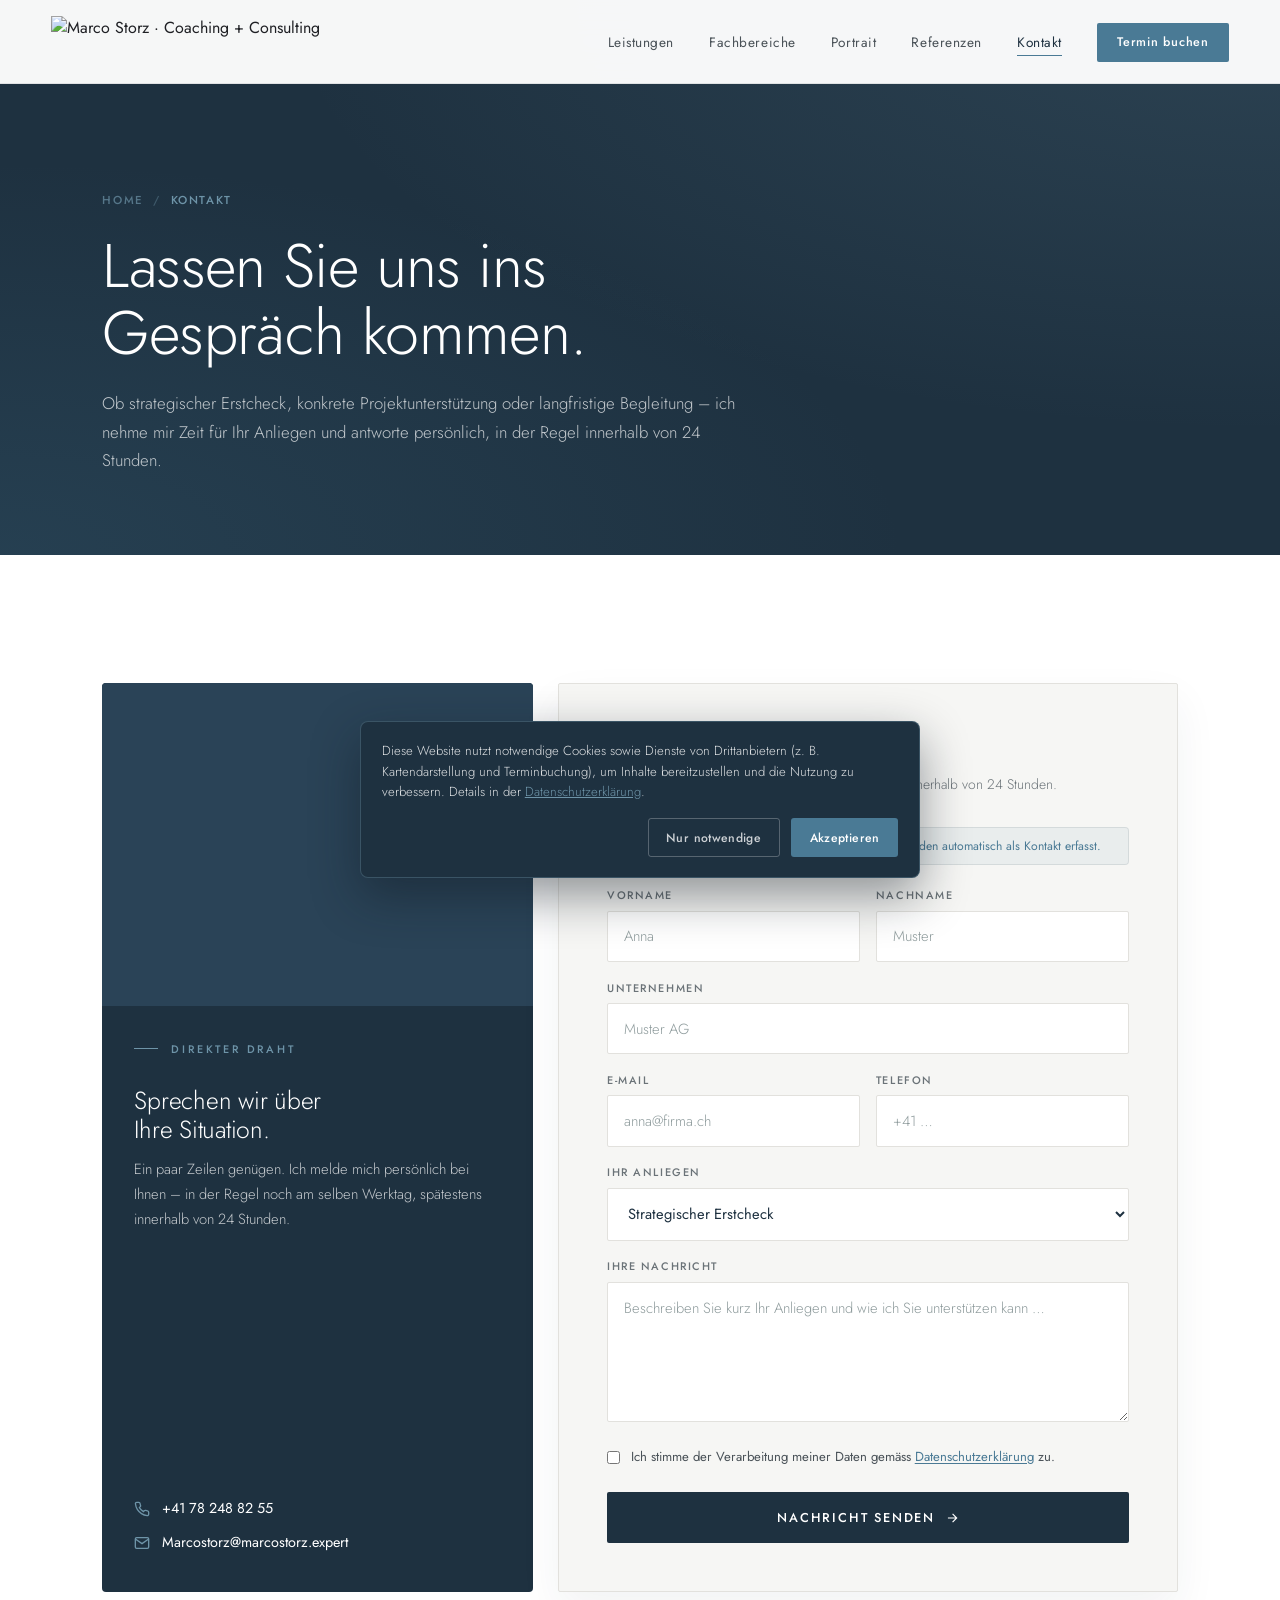
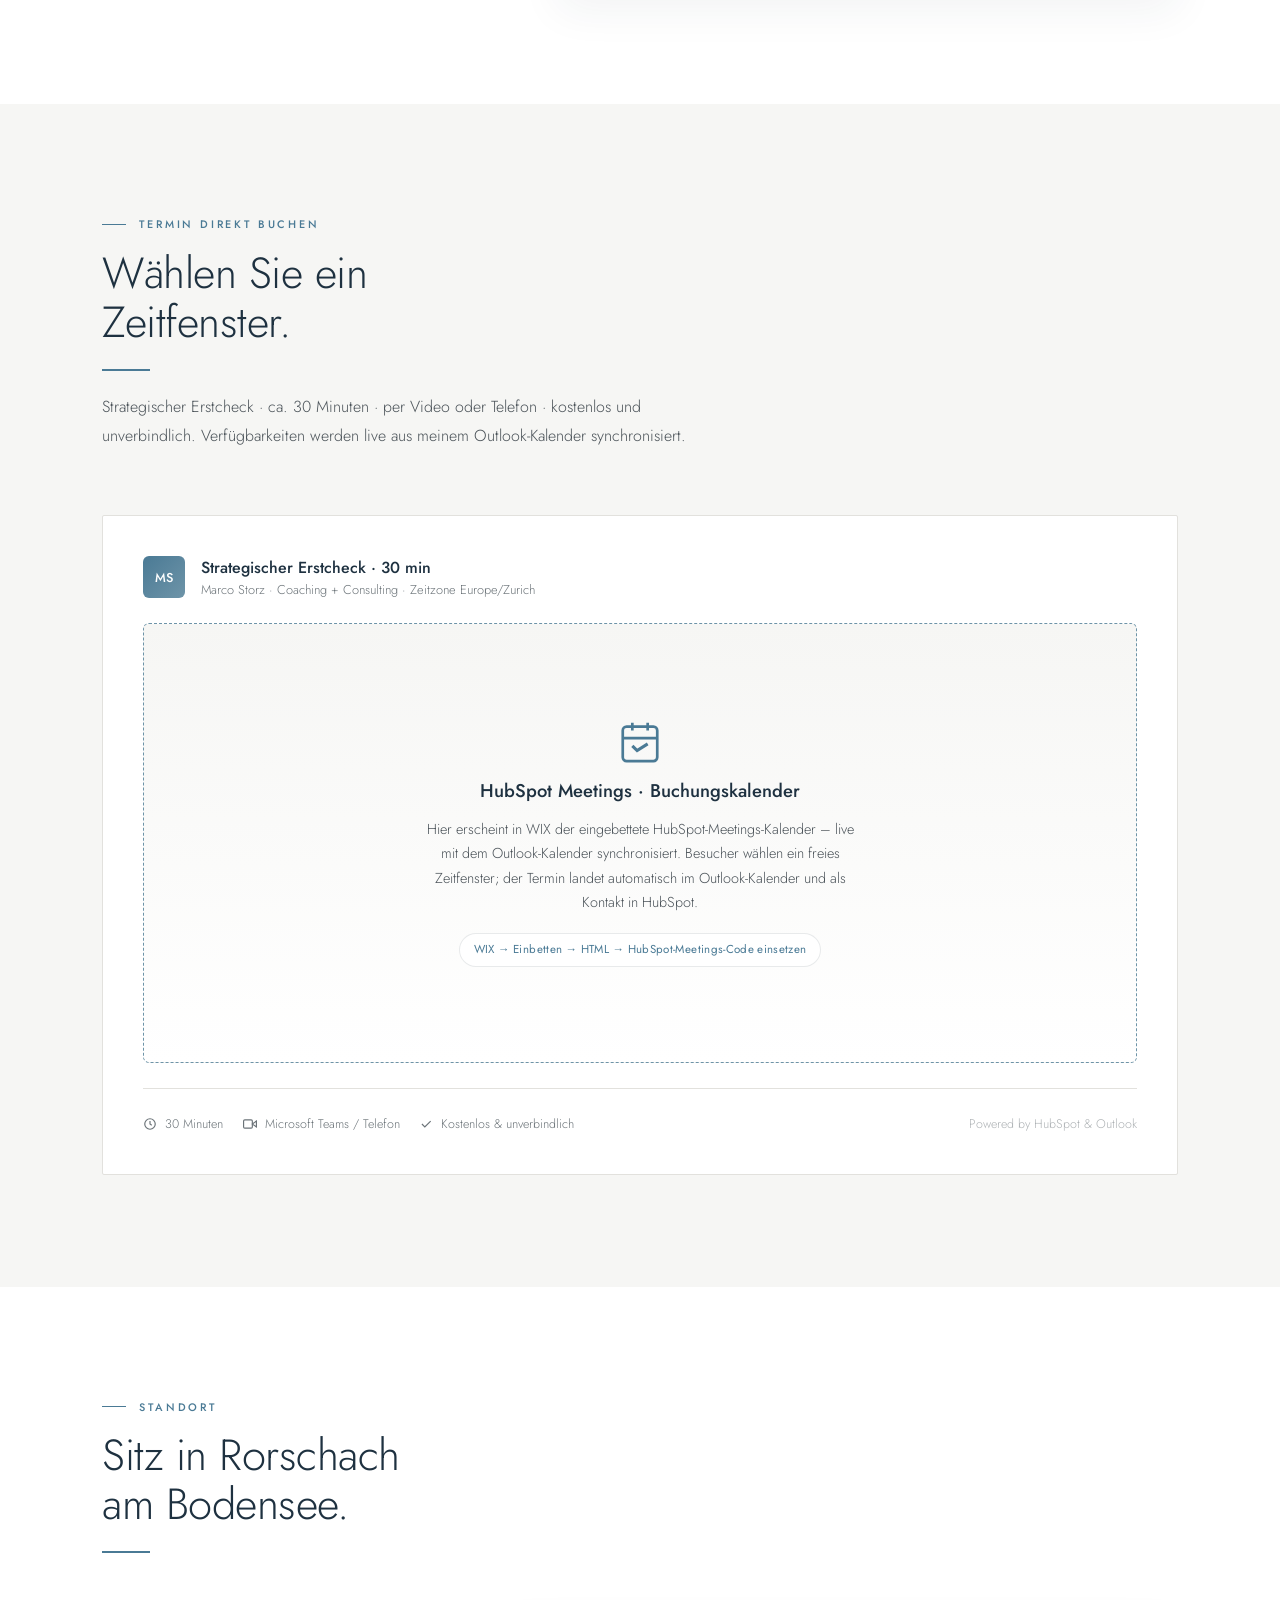
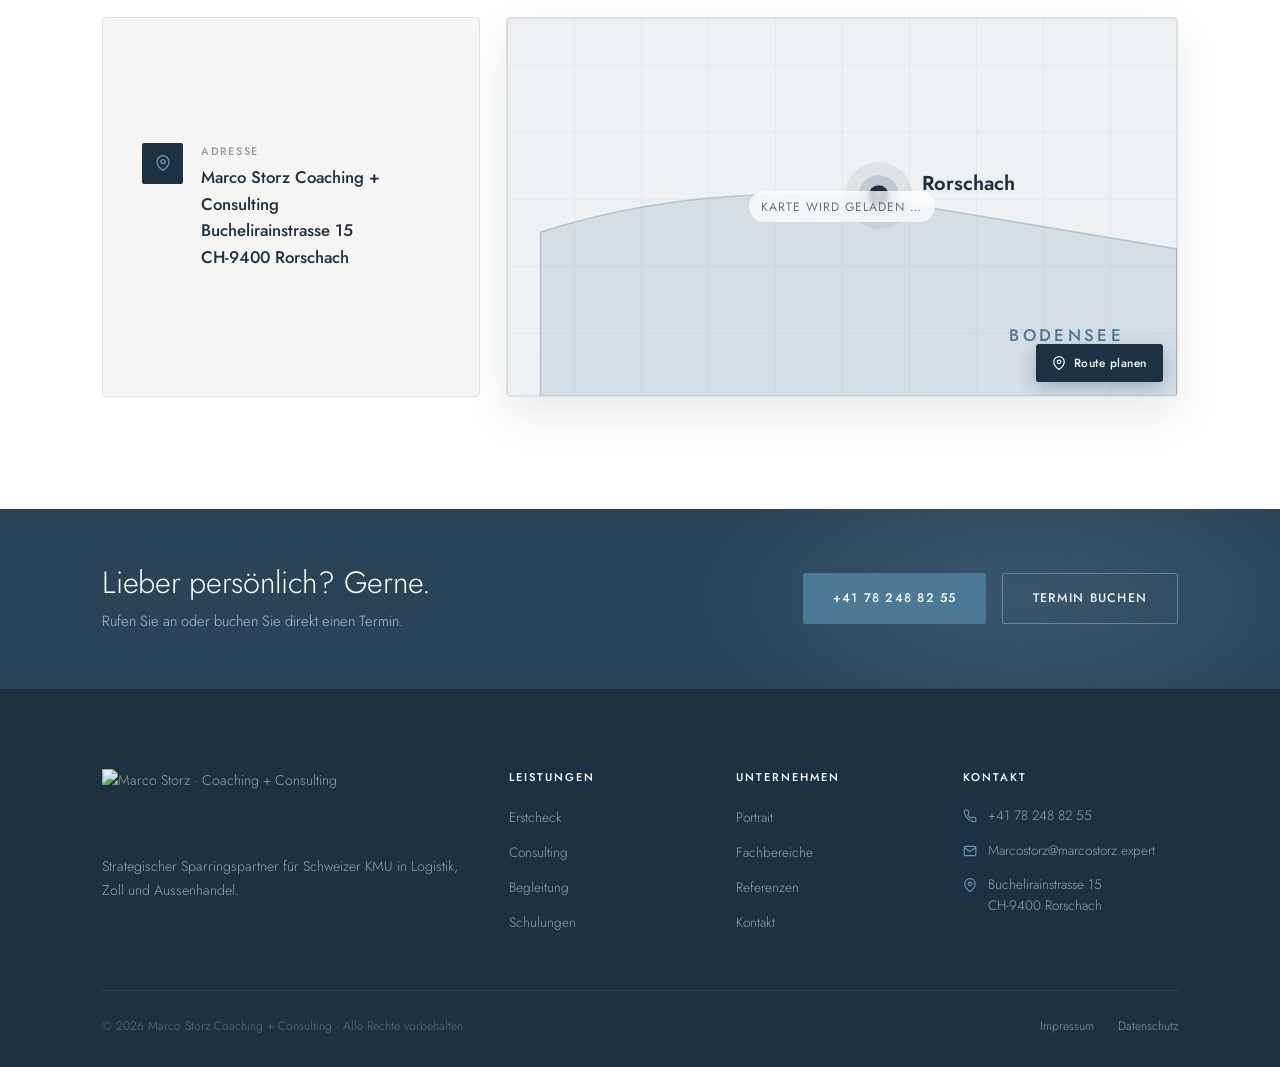
==== kontakt.html @ 34e6a29f "Add files via upload" ====
<!DOCTYPE html>
<html lang="de">
<head>
  <meta charset="UTF-8" />
  <meta name="viewport" content="width=device-width, initial-scale=1.0" />
  <meta name="description" content="Kontakt aufnehmen mit Marco Storz Coaching + Consulting – kostenlosen Erstcheck anfragen oder direkt einen Termin buchen. Antwort in der Regel innerhalb 24 h." />
  <title>Kontakt & Termin – Logistikberatung Rorschach | Marco Storz</title>
  <link rel="preconnect" href="https://fonts.googleapis.com" />
  <link rel="preconnect" href="https://fonts.gstatic.com" crossorigin />
  <link href="https://fonts.googleapis.com/css2?family=Jost:wght@200;300;400;500;600;700&display=swap" rel="stylesheet" />
  <link rel="stylesheet" href="styles.css" />
  <link rel="canonical" href="https://www.marcostorz.expert/kontakt.html" />
  <meta property="og:title" content="Kontakt & Termin – Logistikberatung Rorschach | Marco Storz" />
  <meta property="og:description" content="Kontakt aufnehmen mit Marco Storz Coaching + Consulting – kostenlosen Erstcheck anfragen oder direkt einen Termin buchen. Antwort in der Regel innerhalb 24 h." />
  <meta property="og:type" content="website" />
  <meta property="og:locale" content="de_CH" />
  <meta property="og:url" content="https://www.marcostorz.expert/kontakt.html" />
  <meta property="og:image" content="https://www.marcostorz.expert/assets/og-marco.jpg" />
  <meta name="twitter:card" content="summary_large_image" />
  <script type="application/ld+json">{"@context":"https://schema.org","@type":"ProfessionalService","@id":"https://www.marcostorz.expert/#org","name":"Marco Storz Coaching + Consulting","url":"https://www.marcostorz.expert/","image":"https://www.marcostorz.expert/assets/og-marco.jpg","description":"Beratung für Logistik, Zoll und Aussenhandel für Schweizer KMU – strategischer Sparringspartner mit über 20 Jahren operativer Erfahrung.","areaServed":["CH","DE","EU"],"address":{"@type":"PostalAddress","streetAddress":"Buchelirainstrasse 15","postalCode":"9400","addressLocality":"Rorschach","addressRegion":"St. Gallen","addressCountry":"CH"},"telephone":"+41782488255","email":"Marcostorz@marcostorz.expert","founder":{"@type":"Person","name":"Marco Storz","jobTitle":"Berater für Logistik, Zoll & Aussenhandel","knowsAbout":["Transportlogistik","Zollabwicklung","Supply Chain Management","Aussenhandel","Prozessoptimierung"]},"knowsAbout":["Transportlogistik","Zoll & Aussenhandel","Supply Chain","Strategie & Prozesse","IT & Systeme","Schulungen"]}</script>
  <script type="application/ld+json">{"@context":"https://schema.org","@type":"BreadcrumbList","itemListElement":[{"@type":"ListItem","position":1,"name":"Home","item":"https://www.marcostorz.expert/"},{"@type":"ListItem","position":2,"name":"Kontakt","item":"https://www.marcostorz.expert/kontakt.html"}]}</script>
</head>
<body>

<header class="nav" id="nav">
  <a href="index.html" class="nav-logo" aria-label="Marco Storz – Startseite">
    <img src="assets/logo.png" alt="Marco Storz · Coaching + Consulting" />
  </a>
  <nav>
    <ul class="nav-links">
      <li><a href="leistungen.html">Leistungen</a></li>
      <li><a href="fachbereiche.html">Fachbereiche</a></li>
      <li><a href="portrait.html">Portrait</a></li>
      <li><a href="referenzen.html">Referenzen</a></li>
      <li><a href="kontakt.html">Kontakt</a></li>
      <li><a href="kontakt.html#booking" class="nav-cta">Termin buchen</a></li>
    </ul>
  </nav>
  <button class="hamburger" id="hamburger" aria-label="Menü öffnen"><span></span><span></span><span></span></button>
</header>
<div class="mobile-menu" id="mobileMenu">
  <a href="leistungen.html">Leistungen</a><a href="fachbereiche.html">Fachbereiche</a><a href="portrait.html">Portrait</a><a href="referenzen.html">Referenzen</a><a href="kontakt.html">Kontakt</a><a href="kontakt.html#booking" class="nav-cta">Termin buchen</a>
</div>

<!-- PAGE HERO -->
<section class="page-hero" data-screen-label="01 Hero">
  <div class="page-hero-inner reveal">
    <div class="crumbs"><a href="index.html">Home</a><span class="sep">/</span><span>Kontakt</span></div>
    <h1>Lassen Sie uns ins<br />Gespräch kommen.</h1>
    <p>Ob strategischer Erstcheck, konkrete Projektunterstützung oder langfristige Begleitung – ich nehme mir Zeit für Ihr Anliegen und antworte persönlich, in der Regel innerhalb von 24 Stunden.</p>
  </div>
</section>

<!-- KONTAKT GRID -->
<section class="section kontakt" data-screen-label="02 Kontakt">
  <div class="kontakt-split reveal">
    <!-- LEFT: Portrait + Call-to-Action -->
    <aside class="kontakt-aside">
      <div class="kontakt-aside-img" style="background-image:url('assets/kontakt-portrait.png')" role="img" aria-label="Marco Storz"></div>
      <div class="kontakt-aside-body">
        <p class="eyebrow">Direkter Draht</p>
        <h2 class="kontakt-aside-title">Sprechen wir über<br />Ihre Situation.</h2>
        <p class="kontakt-aside-sub">Ein paar Zeilen genügen. Ich melde mich persönlich bei Ihnen – in der Regel noch am selben Werktag, spätestens innerhalb von 24 Stunden.</p>
        <div class="kontakt-aside-links">
          <a class="kontakt-aside-link" href="tel:+41782488255"><svg viewBox="0 0 24 24" fill="none" stroke="currentColor" stroke-width="2"><path d="M22 16.92v3a2 2 0 0 1-2.18 2 19.79 19.79 0 0 1-8.63-3.07 19.5 19.5 0 0 1-6-6 19.79 19.79 0 0 1-3.07-8.67A2 2 0 0 1 4.11 2h3a2 2 0 0 1 2 1.72c.13.96.36 1.9.7 2.81a2 2 0 0 1-.45 2.11L8.09 9.91a16 16 0 0 0 6 6l1.27-1.27a2 2 0 0 1 2.11-.45c.91.34 1.85.57 2.81.7A2 2 0 0 1 22 16.92z"/></svg>+41 78 248 82 55</a>
          <a class="kontakt-aside-link" href="mailto:Marcostorz@marcostorz.expert"><svg viewBox="0 0 24 24" fill="none" stroke="currentColor" stroke-width="2"><path d="M4 4h16c1.1 0 2 .9 2 2v12c0 1.1-.9 2-2 2H4c-1.1 0-2-.9-2-2V6c0-1.1.9-2 2-2z"/><path d="M22 6l-10 7L2 6"/></svg>Marcostorz@marcostorz.expert</a>
        </div>
      </div>
    </aside>
    <!-- RIGHT: FORM -->
    <div class="kontakt-formcol">
    <form class="kontakt-form reveal" id="kontaktForm" onsubmit="event.preventDefault(); this.style.display='none'; var s=document.getElementById('formSuccess'); s.style.display='flex'; s.scrollIntoView({block:'nearest'});">
      <h3 class="form-title">Nachricht senden</h3>
      <p class="form-sub">Ich melde mich persönlich bei Ihnen – in der Regel innerhalb von 24 Stunden.</p>
      <div class="form-hubspot-note">
        <svg viewBox="0 0 24 24" fill="none" stroke="currentColor" stroke-width="2"><path d="M5 12l5 5L20 7"/></svg>
        In WIX verbunden mit HubSpot CRM – Anfragen werden automatisch als Kontakt erfasst.
      </div>
      <!-- ════ WIX-EMBED · Alternative HubSpot-Formular ════
           Statt des nativen WIX-Formulars kann ein HubSpot-Formular direkt eingebettet werden
           (WIX → Einbetten → HTML). Felder & Pflichtlogik werden in HubSpot gepflegt:
      <script charset="utf-8" src="https://js-eu1.hsforms.net/forms/embed/v2.js"></script>
      <script>hbspt.forms.create({portalId:"DEINE-PORTAL-ID",formId:"DEINE-FORM-ID",region:"eu1"});</script>
      ════ -->
      <div class="form-row">
        <div class="form-group">
          <label for="k-vorname">Vorname</label>
          <input id="k-vorname" name="vorname" type="text" placeholder="Anna" required />
        </div>
        <div class="form-group">
          <label for="k-nachname">Nachname</label>
          <input id="k-nachname" name="nachname" type="text" placeholder="Muster" required />
        </div>
      </div>
      <div class="form-group">
        <label for="k-firma">Unternehmen</label>
        <input id="k-firma" name="unternehmen" type="text" placeholder="Muster AG" />
      </div>
      <div class="form-row">
        <div class="form-group">
          <label for="k-email">E-Mail</label>
          <input id="k-email" name="email" type="email" placeholder="anna@firma.ch" required />
        </div>
        <div class="form-group">
          <label for="k-tel">Telefon</label>
          <input id="k-tel" name="telefon" type="tel" placeholder="+41 …" />
        </div>
      </div>
      <div class="form-group">
        <label for="k-anliegen">Ihr Anliegen</label>
        <select id="k-anliegen" name="anliegen">
          <option>Strategischer Erstcheck</option>
          <option>Consulting &amp; Projektunterstützung</option>
          <option>Langfristige Begleitung</option>
          <option>Schulungen &amp; Coaching</option>
          <option>Allgemeine Anfrage</option>
        </select>
      </div>
      <div class="form-group">
        <label for="k-nachricht">Ihre Nachricht</label>
        <textarea id="k-nachricht" name="nachricht" placeholder="Beschreiben Sie kurz Ihr Anliegen und wie ich Sie unterstützen kann …" required></textarea>
      </div>
      <div class="form-check">
        <input type="checkbox" id="dsgvo" required />
        <label for="dsgvo">Ich stimme der Verarbeitung meiner Daten gemäss <a href="datenschutz.html">Datenschutzerklärung</a> zu.</label>
      </div>
      <button type="submit" class="btn-submit">
        Nachricht senden
        <svg viewBox="0 0 24 24" fill="none" stroke="currentColor" stroke-width="2"><path d="M5 12h14M13 5l7 7-7 7"/></svg>
      </button>
    </form>
    <!-- In WIX: WIX-Formular mit HubSpot-Anbindung + automatischer Bestätigungs-Mail -->
    <div class="form-success" id="formSuccess" style="display:none;">
      <div class="form-success-icon"><svg viewBox="0 0 24 24" fill="none" stroke="currentColor" stroke-width="1.8"><circle cx="12" cy="12" r="10"/><path d="M8 12.5l2.5 2.5L16 9"/></svg></div>
      <h3>Vielen Dank für Ihre Nachricht.</h3>
      <p>Ihre Anfrage ist angekommen. Ich melde mich persönlich bei Ihnen – in der Regel innerhalb von 24 Stunden.</p>
      <a href="#booking" class="btn btn-dark">Lieber direkt einen Termin buchen <svg viewBox="0 0 24 24" fill="none" stroke="currentColor" stroke-width="2"><path d="M5 12h14M13 5l7 7-7 7"/></svg></a>
    </div>
    </div>
  </div>
</section>

<!-- BOOKING (HubSpot / Outlook mock embed) -->
<section class="section bg-offwhite" id="booking" data-screen-label="03 Termin">
  <div class="section-head reveal">
    <p class="eyebrow">Termin direkt buchen</p>
    <h2 class="section-title">Wählen Sie ein<br />Zeitfenster.</h2>
      <div class="divider-rule"></div>
    <p class="section-sub">
      Strategischer Erstcheck · ca. 30 Minuten · per Video oder Telefon · kostenlos und unverbindlich.
      Verfügbarkeiten werden live aus meinem Outlook-Kalender synchronisiert.
    </p>
  </div>

  <div class="booking-card reveal">
    <div class="booking-head">
      <div class="booking-logo">MS</div>
      <div>
        <div class="booking-title">Strategischer Erstcheck · 30 min</div>
        <div class="booking-sub">Marco Storz · Coaching + Consulting · Zeitzone Europe/Zurich</div>
      </div>
    </div>
    <div class="embed-slot" id="hubspot-meetings" role="img" aria-label="HubSpot Meetings Buchungskalender – Platzhalter">
      <svg viewBox="0 0 24 24" fill="none" stroke="currentColor" stroke-width="1.4"><rect x="3" y="4" width="18" height="18" rx="2"/><path d="M16 2v4M8 2v4M3 10h18"/><path d="M8 14l2.5 2.5L16 13" stroke-width="1.6"/></svg>
      <div class="embed-slot-title">HubSpot&nbsp;Meetings · Buchungskalender</div>
      <div class="embed-slot-sub">Hier erscheint in WIX der eingebettete HubSpot-Meetings-Kalender – live mit dem Outlook-Kalender synchronisiert. Besucher wählen ein freies Zeitfenster; der Termin landet automatisch im Outlook-Kalender und als Kontakt in HubSpot.</div>
      <div class="embed-slot-tag">WIX → Einbetten → HTML → HubSpot-Meetings-Code einsetzen</div>
    </div>
    <!-- ════ WIX-EMBED · HubSpot Meetings (Outlook-synchronisiert) ════
         In WIX über „Einbetten → HTML / iFrame" einsetzen und DEIN-SLUG ersetzen:
    <div class="meetings-iframe-container" data-src="https://meetings.hubspot.com/DEIN-SLUG?embed=true"></div>
    <script type="text/javascript" src="https://static.hsappstatic.net/MeetingsEmbedCode/static-1.1/MeetingsEmbedCode.js"></script>
    ════ -->
    <div style="display:flex; gap:1.2rem; flex-wrap:wrap; align-items:center; padding-top: 1.6rem; margin-top: 1.6rem; border-top: 1px solid var(--gray-200); font-size: .78rem; color: var(--gray-500); font-weight: 300;">
      <span style="display:inline-flex; align-items:center; gap:.5rem;">
        <svg width="14" height="14" viewBox="0 0 24 24" fill="none" stroke="currentColor" stroke-width="2"><circle cx="12" cy="12" r="9"/><path d="M12 7v5l3 2"/></svg>
        30 Minuten
      </span>
      <span style="display:inline-flex; align-items:center; gap:.5rem;">
        <svg width="14" height="14" viewBox="0 0 24 24" fill="none" stroke="currentColor" stroke-width="2"><path d="M23 7l-7 5 7 5V7z"/><rect x="1" y="5" width="15" height="14" rx="2"/></svg>
        Microsoft Teams / Telefon
      </span>
      <span style="display:inline-flex; align-items:center; gap:.5rem;">
        <svg width="14" height="14" viewBox="0 0 24 24" fill="none" stroke="currentColor" stroke-width="2"><path d="M5 12l5 5L20 7"/></svg>
        Kostenlos &amp; unverbindlich
      </span>
      <span style="margin-left:auto; opacity:.55;">Powered by HubSpot &amp; Outlook</span>
    </div>
  </div>
</section>

<!-- ANFAHRT / KARTE -->
<section class="section" data-screen-label="04 Anfahrt">
  <div class="section-head reveal">
    <p class="eyebrow">Standort</p>
    <h2 class="section-title">Sitz in Rorschach<br />am Bodensee.</h2>
      <div class="divider-rule"></div>
    </div>
  <div class="standort-split reveal">
    <!-- LEFT: Logo + Adresse -->
    <div class="standort-card">
      <div class="standort-contact">
        <div class="kontakt-item">
          <div class="kontakt-icon"><svg viewBox="0 0 24 24" fill="none" stroke="currentColor" stroke-width="2"><path d="M21 10c0 7-9 13-9 13s-9-6-9-13a9 9 0 0 1 18 0z"/><circle cx="12" cy="10" r="3"/></svg></div>
          <div><div class="kontakt-label">Adresse</div><div class="kontakt-val">Marco Storz Coaching + Consulting<br />Buchelirainstrasse 15<br />CH-9400 Rorschach</div></div>
        </div>
      </div>
    </div>
    <!-- RIGHT: Karte -->
      <div class="map-frame">
        <div class="map-fallback" aria-hidden="true">
          <svg viewBox="0 0 400 250" preserveAspectRatio="xMidYMid slice">
            <defs>
              <pattern id="mgrid" width="40" height="40" patternUnits="userSpaceOnUse">
                <path d="M 40 0 L 0 0 0 40" fill="none" stroke="rgba(30,49,64,0.06)" stroke-width="1"/>
              </pattern>
            </defs>
            <rect width="400" height="250" fill="#eef1f3"/>
            <rect width="400" height="250" fill="url(#mgrid)"/>
            <path d="M20 140 Q 130 105 250 125 T 400 150 L 400 250 L 20 250 Z" fill="rgba(74,122,149,0.16)" stroke="rgba(74,122,149,0.30)" stroke-width="1"/>
            <text x="300" y="205" font-family="Jost, sans-serif" font-size="10" fill="#4A7A95" font-weight="500" letter-spacing="2">BODENSEE</text>
            <g transform="translate(222,118)">
              <circle r="20" fill="rgba(30,49,64,0.08)"/><circle r="12" fill="rgba(30,49,64,0.14)"/>
              <circle r="6" fill="#1E3140"/><circle r="2" fill="#4A7A95"/>
            </g>
            <text x="248" y="115" font-family="Jost, sans-serif" font-size="12" fill="#1E3140" font-weight="600">Rorschach</text>
          </svg>
          <span class="map-fallback-note">Karte wird geladen …</span>
        </div>
        <iframe
          title="Standort Marco Storz – Buchelirainstrasse 15, 9400 Rorschach"
          src="https://maps.google.com/maps?q=Buchelirainstrasse%2015%2C%209400%20Rorschach%2C%20Schweiz&z=15&hl=de&output=embed"
          loading="lazy" referrerpolicy="no-referrer-when-downgrade"
          allowfullscreen></iframe>
        <a class="map-cta" href="https://www.google.com/maps/dir/?api=1&destination=Buchelirainstrasse%2015%2C%209400%20Rorschach%2C%20Schweiz" target="_blank" rel="noopener">
          <svg viewBox="0 0 24 24" fill="none" stroke="currentColor" stroke-width="2"><path d="M21 10c0 7-9 13-9 13s-9-6-9-13a9 9 0 0 1 18 0z"/><circle cx="12" cy="10" r="3"/></svg>
          Route planen
        </a>
      </div>
  </div>
</section>

<!-- FOOTER CTA -->
<section class="cta-band dark">
  <div>
    <div class="cta-band-title">Lieber persönlich? Gerne.</div>
    <div class="cta-band-sub">Rufen Sie an oder buchen Sie direkt einen Termin.</div>
  </div>
  <div class="cta-band-btns">
    <a href="tel:+41782488255" class="btn btn-primary">+41 78 248 82 55</a>
    <a href="#booking" class="btn btn-outline">Termin buchen</a>
  </div>
</section>

<footer class="footer">
  <div class="footer-grid">
    <div class="footer-brand">
      <img src="assets/logo-light.png" alt="Marco Storz · Coaching + Consulting" class="footer-logo" />
      <p>Strategischer Sparringspartner für Schweizer KMU in Logistik, Zoll und Aussenhandel.</p>
    </div>
    <div class="footer-col"><h4>Leistungen</h4><ul><li><a href="leistungen.html#erstcheck">Erstcheck</a></li><li><a href="leistungen.html#consulting">Consulting</a></li><li><a href="leistungen.html#begleitung">Begleitung</a></li><li><a href="leistungen.html#schulungen">Schulungen</a></li></ul></div>
    <div class="footer-col"><h4>Unternehmen</h4><ul><li><a href="portrait.html">Portrait</a></li><li><a href="fachbereiche.html">Fachbereiche</a></li><li><a href="referenzen.html">Referenzen</a></li><li><a href="kontakt.html">Kontakt</a></li></ul></div>
    <div class="footer-col">
      <h4>Kontakt</h4>
      <div class="footer-contact-item"><svg viewBox="0 0 24 24" fill="none" stroke="currentColor" stroke-width="2"><path d="M22 16.92v3a2 2 0 0 1-2.18 2 19.79 19.79 0 0 1-8.63-3.07 19.5 19.5 0 0 1-6-6 19.79 19.79 0 0 1-3.07-8.67A2 2 0 0 1 4.11 2h3a2 2 0 0 1 2 1.72c.13.96.36 1.9.7 2.81a2 2 0 0 1-.45 2.11L8.09 9.91a16 16 0 0 0 6 6l1.27-1.27a2 2 0 0 1 2.11-.45c.91.34 1.85.57 2.81.7A2 2 0 0 1 22 16.92z"/></svg><a href="tel:+41782488255">+41 78 248 82 55</a></div>
      <div class="footer-contact-item"><svg viewBox="0 0 24 24" fill="none" stroke="currentColor" stroke-width="2"><path d="M4 4h16c1.1 0 2 .9 2 2v12c0 1.1-.9 2-2 2H4c-1.1 0-2-.9-2-2V6c0-1.1.9-2 2-2z"/><path d="M22 6l-10 7L2 6"/></svg><a href="mailto:Marcostorz@marcostorz.expert">Marcostorz@marcostorz.expert</a></div>
      <div class="footer-contact-item"><svg viewBox="0 0 24 24" fill="none" stroke="currentColor" stroke-width="2"><path d="M21 10c0 7-9 13-9 13s-9-6-9-13a9 9 0 0 1 18 0z"/><circle cx="12" cy="10" r="3"/></svg><span>Buchelirainstrasse 15<br />CH-9400 Rorschach</span></div>
    </div>
  </div>
  <div class="footer-bottom">
    <span>© 2026 Marco Storz Coaching + Consulting · Alle Rechte vorbehalten</span>
    <div class="footer-legal-links"><a href="impressum.html">Impressum</a><a href="datenschutz.html">Datenschutz</a></div>
  </div>
</footer>

<div class="mobile-cta" aria-label="Schnellkontakt">
  <a class="c-call" href="tel:+41782488255">Anrufen</a>
  <a class="c-book" href="kontakt.html#booking">Termin buchen</a>
</div>
<div class="cookie-consent" id="cookieConsent" role="dialog" aria-label="Cookie-Hinweis" hidden>
  <div class="cookie-text">Diese Website nutzt notwendige Cookies sowie Dienste von Drittanbietern (z. B. Kartendarstellung und Terminbuchung), um Inhalte bereitzustellen und die Nutzung zu verbessern. Details in der <a href="datenschutz.html">Datenschutzerklärung</a>.</div>
  <div class="cookie-actions">
    <button type="button" class="cookie-btn cookie-essential" data-consent="essential">Nur notwendige</button>
    <button type="button" class="cookie-btn cookie-accept" data-consent="all">Akzeptieren</button>
  </div>
</div>
<script src="site.js"></script>
</body>
</html>
---- styles.css ----
/* ════════════════════════════════════════════════════════════════════════
   MARCO STORZ · COACHING + CONSULTING
   Premium Swiss consulting · global styles · v4 (logo-aligned + Jost)
   Palette derived from the logo: steel blue #4A7A95 + warm gray #8E9B9C
   ════════════════════════════════════════════════════════════════════════ */

:root {
  /* Brand — derived directly from the logo */
  --navy:        #1E3140;   /* deep, slightly desaturated extension of the logo blue */
  --navy-2:      #2A4357;
  --blue:        #355C75;
  --petrol:      #3D6B85;
  --steel:       #4A7A95;   /* LOGO BLUE — exact */
  --steel-light: #6E94A8;
  --accent:      #4A7A95;
  --warm-gray:   #8E9B9C;   /* LOGO GRAY — exact */
  --warm-gray-2: #A6B0B1;

  /* Neutrals — slightly warmer to flatter the logo gray */
  --white:       #FFFFFF;
  --off-white:   #F6F6F4;
  --gray-100:    #EFEEEB;
  --gray-200:    #E2E1DD;
  --gray-300:    #C5C4C0;
  --gray-400:    #8E9B9C;
  --gray-500:    #6B7378;
  --gray-600:    #4A5258;
  --gray-700:    #2D3338;
  --gray-800:    #1F2024;

  --line-dark:   rgba(255,255,255,0.09);
  --line-light:  rgba(30,49,64,0.10);

  --sans: 'Jost', 'Helvetica Neue', Arial, sans-serif;
}

*, *::before, *::after { box-sizing: border-box; margin: 0; padding: 0; }
html { scroll-behavior: smooth; font-size: 16px; -webkit-font-smoothing: antialiased; }
body {
  font-family: var(--sans);
  background: var(--white); color: var(--gray-800);
  overflow-x: hidden; line-height: 1.5;
}
img, svg { display: block; max-width: 100%; }
a { color: inherit; text-decoration: none; }
button { font-family: inherit; }

::-webkit-scrollbar { width: 4px; }
::-webkit-scrollbar-track { background: var(--navy); }
::-webkit-scrollbar-thumb { background: var(--steel); border-radius: 2px; }
::selection { background: var(--steel); color: var(--white); }

/* ─────────────────── NAVIGATION (light — lets the colored logo shine) ─────────────────── */
.nav {
  position: fixed; top: 0; left: 0; right: 0; z-index: 1000;
  display: flex; align-items: center; justify-content: space-between;
  padding: 0 4%; height: 84px;
  background: rgba(255,255,255,0.96);
  backdrop-filter: blur(16px);
  border-bottom: 1px solid var(--line-light);
  transition: height .3s ease, box-shadow .3s ease;
}
.nav.scrolled { height: 68px; box-shadow: 0 8px 32px rgba(30,49,64,.08); }

.nav-logo { display: flex; align-items: center; }
.nav-logo img { height: 52px; width: auto; transition: height .3s ease; }
.nav.scrolled .nav-logo img { height: 44px; }

.nav-links {
  display: flex; align-items: center; gap: 2.2rem; list-style: none;
}
.nav-links a {
  color: var(--gray-600);
  font-size: .85rem; font-weight: 400; letter-spacing: .04em;
  position: relative; padding-bottom: 4px;
  transition: color .2s;
}
.nav-links a::after {
  content: ''; position: absolute; left: 0; right: 0; bottom: 0;
  height: 1px; background: var(--steel);
  transform: scaleX(0); transform-origin: left;
  transition: transform .3s ease;
}
.nav-links a:hover, .nav-links a.active { color: var(--navy); }
.nav-links a:hover::after, .nav-links a.active::after { transform: scaleX(1); }

.nav-cta {
  background: var(--steel); color: var(--white) !important;
  padding: .65rem 1.25rem !important;
  font-size: .78rem !important; font-weight: 500 !important;
  letter-spacing: .06em !important;
  border-radius: 2px; white-space: nowrap;
  transition: background .2s !important;
}
.nav-cta:hover { background: var(--navy) !important; }
.nav-cta::after { display: none !important; }

.hamburger {
  display: none; flex-direction: column; gap: 5px;
  cursor: pointer; padding: 8px; background: transparent; border: 0;
}
.hamburger span {
  width: 22px; height: 2px; background: var(--navy);
  transition: .3s;
}
.hamburger.open span:nth-child(1) { transform: translateY(7px) rotate(45deg); }
.hamburger.open span:nth-child(2) { opacity: 0; }
.hamburger.open span:nth-child(3) { transform: translateY(-7px) rotate(-45deg); }

.mobile-menu {
  display: none; position: fixed; inset: 84px 0 0;
  background: var(--white); z-index: 999;
  flex-direction: column; align-items: center; justify-content: center;
  gap: 1.6rem;
}
.mobile-menu.open { display: flex; }
.mobile-menu a {
  color: var(--navy);
  font-size: 1.3rem; font-weight: 400; letter-spacing: .04em;
}
.mobile-menu .nav-cta { padding: .85rem 1.6rem !important; font-size: .85rem !important; }

/* ─────────────────── PAGE HERO (sub-pages) ─────────────────── */
.page-hero {
  position: relative;
  background: var(--navy);
  padding: 12rem 8% 5rem;
  color: var(--white);
  overflow: hidden;
}
.page-hero::before {
  content: '';
  position: absolute; inset: 0;
  background-image:
    radial-gradient(ellipse at top right, rgba(110,148,168,0.18), transparent 55%),
    radial-gradient(ellipse at bottom left, rgba(61,107,133,0.25), transparent 50%);
}
.page-hero-inner { position: relative; z-index: 1; max-width: 920px; }
.page-hero .crumbs {
  font-size: .72rem; font-weight: 500;
  letter-spacing: .14em; text-transform: uppercase;
  color: var(--steel-light); margin-bottom: 1.4rem;
}
.page-hero .crumbs a { color: var(--steel-light); opacity: .7; }
.page-hero .crumbs a:hover { opacity: 1; }
.page-hero .crumbs .sep { margin: 0 .6rem; opacity: .4; }
.page-hero h1 {
  font-family: var(--sans);
  font-weight: 300;
  font-size: clamp(2.4rem, 4.8vw, 4rem);
  line-height: 1.1;
  letter-spacing: -0.01em;
  margin-bottom: 1.4rem;
}
.page-hero h1 em {
  font-style: normal;
  color: var(--steel-light);
  font-weight: 400;
}
.page-hero p {
  font-size: 1.05rem;
  color: rgba(255,255,255,0.72);
  line-height: 1.7; max-width: 660px;
  font-weight: 300;
}

/* ─────────────────── HERO (HOMEPAGE — text over image) ─────────────────── */
.hero {
  position: relative; height: 100vh; min-height: 660px;
  overflow: hidden; background: var(--navy);
}
.hero-slide {
  position: absolute; inset: 0;
  background-size: cover; background-position: 50% 18%;
  background-repeat: no-repeat;
  opacity: 0; transition: opacity 1.4s ease;
  image-rendering: -webkit-optimize-contrast;
}
.hero-slide.active { opacity: 1; }
.hero-slide::after {
  content: '';
  position: absolute; inset: 0;
  background:
    /* glossy diagonal sheen — adds the polished highlight */
    linear-gradient(118deg,
      rgba(255,255,255,0.10) 0%,
      rgba(255,255,255,0.04) 22%,
      rgba(255,255,255,0) 46%),
    /* left-weighted veil keeps the headline crisp, lets the photo breathe on the right */
    linear-gradient(100deg,
      rgba(24,40,53,0.94) 0%,
      rgba(26,43,57,0.80) 34%,
      rgba(30,49,64,0.42) 60%,
      rgba(30,49,64,0.16) 100%);
}
.hero-content {
  position: relative; z-index: 2;
  height: 100%; display: flex; flex-direction: column;
  justify-content: flex-end;
  padding: 0 8% 7%; max-width: 820px;
}
.hero-label {
  font-size: .72rem; font-weight: 500;
  letter-spacing: .26em; text-transform: uppercase;
  color: var(--steel-light); margin-bottom: 1.5rem;
  display: flex; align-items: center; gap: 1rem;
  opacity: 0; transform: translateY(16px);
  animation: heroIn .8s .3s ease forwards;
}
.hero-label::before {
  content: ''; display: inline-block;
  width: 32px; height: 1px; background: var(--steel-light);
}
.hero h1 {
  font-family: var(--sans);
  font-size: clamp(2.6rem, 5.2vw, 4.8rem);
  font-weight: 300; line-height: 1.05;
  letter-spacing: -0.015em;
  color: var(--white); margin-bottom: 1.8rem;
  opacity: 0; transform: translateY(20px);
  animation: heroIn .8s .5s ease forwards;
}
.hero h1 em { font-style: normal; color: var(--steel-light); font-weight: 400; }
.hero-sub {
  font-size: 1.05rem; font-weight: 300; line-height: 1.75;
  color: rgba(255,255,255,0.82);
  max-width: 560px; margin-bottom: 2.5rem;
  opacity: 0; transform: translateY(20px);
  animation: heroIn .8s .7s ease forwards;
}
.hero-btns {
  display: flex; gap: 1rem; flex-wrap: wrap;
  opacity: 0; transform: translateY(20px);
  animation: heroIn .8s .9s ease forwards;
}
.hero-dots {
  position: absolute; bottom: 3rem; right: 5%;
  display: flex; gap: .6rem; z-index: 3;
}
.hero-dot {
  width: 24px; height: 1px; background: rgba(255,255,255,0.3);
  cursor: pointer; transition: background .3s;
  border: 0; padding: 0;
}
.hero-dot.active { background: var(--white); }
.hero-scroll {
  position: absolute; bottom: 3rem; left: 8%; z-index: 3;
  font-size: .68rem; font-weight: 500;
  letter-spacing: .25em; text-transform: uppercase;
  color: rgba(255,255,255,0.5);
  display: flex; align-items: center; gap: .7rem;
  opacity: 0; animation: heroIn .8s 1.2s ease forwards;
}
.hero-scroll::after {
  content: ''; width: 1px; height: 30px;
  background: linear-gradient(to bottom, rgba(255,255,255,0.5), transparent);
  animation: scrollHint 2.4s ease-in-out infinite;
}

/* ─────────────────── BUTTONS ─────────────────── */
.btn {
  display: inline-flex; align-items: center; gap: .65rem;
  padding: .95rem 1.85rem;
  font-family: var(--sans);
  font-size: .78rem; font-weight: 500;
  letter-spacing: .1em; text-transform: uppercase;
  border-radius: 2px; border: none; cursor: pointer;
  transition: all .25s ease;
}
.btn svg { width: 14px; height: 14px; transition: transform .25s ease; }
.btn:hover svg { transform: translateX(3px); }

.btn-primary { background: var(--steel); color: var(--white); }
.btn-primary:hover { background: var(--steel-light); transform: translateY(-1px); box-shadow: 0 10px 24px -8px rgba(74,122,149,0.5); }

.btn-outline {
  background: transparent; color: rgba(255,255,255,0.9);
  border: 1px solid rgba(255,255,255,0.28);
}
.btn-outline:hover { border-color: rgba(255,255,255,0.7); color: var(--white); background: rgba(255,255,255,0.04); }

.btn-dark { background: var(--navy); color: var(--white); }
.btn-dark:hover { background: var(--blue); transform: translateY(-1px); box-shadow: 0 10px 24px -8px rgba(30,49,64,0.4); }

.btn-outline-dark {
  background: transparent; color: var(--navy);
  border: 1px solid rgba(30,49,64,0.3);
}
.btn-outline-dark:hover { border-color: var(--navy); background: rgba(30,49,64,0.04); }

/* ─────────────────── SECTIONS / TYPOGRAPHY ─────────────────── */
section { scroll-margin-top: 84px; }

.section { padding: 7rem 8%; }
.section-sm { padding: 4.5rem 8%; }

.eyebrow {
  font-size: .68rem; font-weight: 500;
  letter-spacing: .26em; text-transform: uppercase;
  color: var(--steel); margin-bottom: 1rem;
  display: flex; align-items: center; gap: .8rem;
}
.eyebrow::before {
  content: ''; width: 24px; height: 1px; background: var(--steel);
  display: inline-block;
}
.eyebrow.center { justify-content: center; }
.eyebrow.light { color: var(--steel-light); }
.eyebrow.light::before { background: var(--steel-light); }

.section-title {
  font-family: var(--sans);
  font-size: clamp(2rem, 3.4vw, 3rem);
  font-weight: 300; line-height: 1.12;
  letter-spacing: -0.012em;
  color: var(--navy); margin-bottom: 1.2rem;
}
.section-title em { font-style: normal; color: var(--steel); font-weight: 400; }
.section-title.on-dark { color: var(--white); }
.section-title.on-dark em { color: var(--steel-light); }

.section-sub {
  font-size: 1rem; font-weight: 300; line-height: 1.8;
  color: var(--gray-600); max-width: 620px;
}
.section-sub.on-dark { color: rgba(255,255,255,0.72); }

.divider-rule {
  width: 48px; height: 2px; background: var(--steel);
  margin: 1.4rem 0;
}
.divider-rule.center { margin: 1.4rem auto; }
.divider-rule.light { background: var(--steel-light); }

.section-head { margin-bottom: 4rem; }
.section-head.center { text-align: center; }
.section-head.center .section-sub { margin: 0 auto; }
.section-head.center .eyebrow { justify-content: center; }
.challenges-head { margin-top: 3.5rem; margin-bottom: 3rem; }

/* ─────────────────── STATS BAR ─────────────────── */
.bg-offwhite { background: var(--off-white); }
.bg-navy { background: var(--navy); }

.stats-bar {
  background: var(--navy-2);
  border-top: 1px solid rgba(110,148,168,0.45);
  box-shadow: 0 18px 40px rgba(15,25,33,0.35);
  position: relative; z-index: 3;
  display: grid; grid-template-columns: repeat(4, 1fr);
  border-top: 1px solid var(--line-dark);
  padding-inline: max(0px, calc((100% - 1180px) / 2));
}
.stat {
  padding: 1.9rem 2rem;
  border-right: 1px solid var(--line-dark);
  display: flex; align-items: center; gap: 1.1rem;
}
.stat:last-child { border-right: none; }
.stat-mark {
  width: 2.6rem; height: 2.6rem; border-radius: 50%;
  border: 1px solid rgba(110,148,168,0.4);
  display: flex; align-items: center; justify-content: center;
  color: var(--steel-light);
  flex-shrink: 0;
}
.stat-mark svg { width: 14px; height: 14px; }
.stat-num {
  font-size: 1.6rem; font-weight: 400; color: var(--white); line-height: 1;
  letter-spacing: -0.005em;
}
.stat-label {
  font-size: .72rem; color: var(--gray-400);
  margin-top: .35rem; line-height: 1.4; font-weight: 300;
}

/* ─────────────────── HERAUSFORDERUNGEN / LEISTUNGEN GRID ─────────────────── */
.challenges-grid, .leistungen-grid {
  display: grid; grid-template-columns: repeat(4, 1fr); gap: 1px;
  background: var(--gray-200);
  margin-top: 3rem;
  border: 1px solid var(--gray-200);
}
.challenge-card {
  background: var(--white); padding: 2.4rem 2rem;
  transition: background .25s;
}
.challenge-card:hover { background: var(--off-white); }
.challenge-icon {
  width: 3.7rem; height: 3.7rem; border-radius: 50%;
  background: var(--gray-100);
  display: flex; align-items: center; justify-content: center;
  color: var(--steel); margin-bottom: 1.2rem;
}
.challenge-icon svg { width: 22px; height: 22px; }
.challenge-title {
  font-size: .98rem; font-weight: 500;
  color: var(--navy); margin-bottom: .55rem;
  letter-spacing: -0.005em;
}
.challenge-desc {
  font-size: .85rem; color: var(--gray-600);
  line-height: 1.65; font-weight: 300;
}

/* ─────────────────── ERSTCHECK FEATURE ─────────────────── */
.erstcheck {
  display: grid; grid-template-columns: 1fr 1fr;
  align-items: stretch;
}
.erstcheck-img {
  background-size: cover; background-position: center 28%;
  min-height: 540px;
  position: relative;
}
.erstcheck-img::after {
  content: '';
  position: absolute; inset: 0;
  background: linear-gradient(120deg, rgba(30,49,64,0.18), transparent 50%);
}
.erstcheck-content {
  padding: 5rem 5.5rem;
  background: var(--white);
  display: flex; flex-direction: column; justify-content: center;
}
.erstcheck-badge {
  display: inline-flex; align-items: center; gap: .55rem;
  background: var(--gray-100);
  padding: .5rem 1rem; border-radius: 999px;
  font-size: .68rem; font-weight: 500;
  letter-spacing: .15em; text-transform: uppercase;
  color: var(--steel); margin-bottom: 1.4rem;
  align-self: flex-start;
}
.erstcheck-badge .dot {
  width: 6px; height: 6px; border-radius: 50%; background: var(--steel);
  box-shadow: 0 0 0 4px rgba(74,122,149,0.18);
}
.erstcheck-checks {
  display: grid; grid-template-columns: 1fr 1fr; gap: .7rem;
  margin: 1.8rem 0 2.4rem;
}
.check-item {
  display: flex; align-items: flex-start; gap: .55rem;
  font-size: .85rem; color: var(--gray-600); line-height: 1.5;
  font-weight: 400;
}
.check-item svg {
  width: 16px; height: 16px; flex-shrink: 0; margin-top: 2px;
  color: var(--steel);
}
.erstcheck-actions { display: flex; gap: 1rem; flex-wrap: wrap; }
.erstcheck.align-page .erstcheck-actions { margin-top: 2.4rem; }

/* ─────────────────── LEISTUNGEN ─────────────────── */
.leistung-card {
  background: var(--white); padding: 2.6rem 2.1rem;
  display: flex; flex-direction: column;
  transition: background .3s, color .3s;
}
.leistung-card:hover { background: var(--navy); }
.leistung-card:hover .leistung-title,
.leistung-card:hover .leistung-desc,
.leistung-card:hover .leistung-check { color: rgba(255,255,255,0.85); }
.leistung-card:hover .leistung-icon { background: rgba(110,148,168,0.15); color: var(--steel-light); }
.leistung-card:hover .leistung-num { color: var(--steel-light); }
.leistung-card:hover .leistung-link { color: var(--steel-light); }
.leistung-card:hover .leistung-link::after { background: var(--steel-light); }

.leistung-icon {
  width: 3.2rem; height: 3.2rem; border-radius: 50%;
  background: var(--gray-100);
  display: flex; align-items: center; justify-content: center;
  color: var(--steel); margin-bottom: 1.6rem;
  transition: background .3s, color .3s;
}
.leistung-icon svg { width: 18px; height: 18px; }
.leistung-num {
  font-size: .95rem; font-weight: 500;
  color: var(--gray-400);
  margin-bottom: .4rem;
  letter-spacing: .04em;
  transition: color .3s;
}
.leistung-title {
  font-size: 1.05rem; font-weight: 500;
  color: var(--navy); margin-bottom: .9rem;
  transition: color .3s; letter-spacing: -0.005em;
}
.leistung-desc {
  font-size: .88rem; color: var(--gray-600);
  line-height: 1.7; flex: 1; font-weight: 300;
  transition: color .3s;
}
.leistung-checks {
  margin-top: 1.4rem;
  display: flex; flex-direction: column; gap: .4rem;
}
.leistung-check {
  font-size: .8rem; color: var(--gray-600);
  display: flex; align-items: flex-start; gap: .5rem;
  font-weight: 300;
  transition: color .3s;
}
.leistung-check::before {
  content: ''; width: 14px; height: 1px;
  background: var(--steel); margin-top: 9px; flex-shrink: 0;
}
.leistung-link {
  display: inline-flex; align-items: center; gap: .5rem;
  font-size: .72rem; font-weight: 500;
  letter-spacing: .14em; text-transform: uppercase;
  color: var(--steel); margin-top: 1.7rem;
  transition: color .3s;
  position: relative; padding-bottom: 3px;
  align-self: flex-start;
}
.leistung-link::after {
  content: ''; position: absolute; left: 0; right: 24px; bottom: 0;
  height: 1px; background: var(--steel);
  transform: scaleX(.4); transform-origin: left;
  transition: transform .3s;
}
.leistung-link:hover::after { transform: scaleX(1); }
.leistung-link svg { width: 12px; height: 12px; }

/* ─────────────────── PROZESS (dark) ─────────────────── */
.prozess { background: var(--navy); color: var(--white); }
.prozess-steps {
  display: grid; grid-template-columns: repeat(4, 1fr);
  gap: 2.2rem; margin-top: 4rem; position: relative;
}
.prozess-step { position: relative; }
.prozess-step:not(:last-child)::after {
  content: ''; position: absolute;
  top: 1.5rem; right: -1.5rem; width: 1.5rem; height: 1px;
  background: linear-gradient(to right, rgba(110,148,168,0.4), transparent);
}
.step-num {
  width: 3.2rem; height: 3.2rem;
  border: 1px solid rgba(110,148,168,0.5);
  border-radius: 50%;
  display: flex; align-items: center; justify-content: center;
  font-family: var(--sans);
  font-size: .9rem; font-weight: 500;
  color: var(--steel-light);
  margin-bottom: 1.4rem;
  letter-spacing: .02em;
}
.step-title {
  font-size: 1rem; font-weight: 500;
  color: var(--white); margin-bottom: .6rem; letter-spacing: -0.005em;
}
.step-desc {
  font-size: .87rem; color: rgba(255,255,255,0.55);
  line-height: 1.7; font-weight: 300;
}

/* ─────────────────── FACHBEREICHE ─────────────────── */
.fach-intro {
  display: grid; grid-template-columns: 1.1fr 1fr;
  gap: 4.5rem; margin-bottom: 4rem; align-items: center;
}
.fach-image {
  height: 460px;
  background-size: cover; background-position: center 28%;
  border-radius: 2px;
  position: relative;
}
.fach-image::after {
  content: '';
  position: absolute; inset: 0;
  border: 1px solid var(--gray-200);
  pointer-events: none;
}
.fach-list { display: flex; flex-direction: column; }
.fach-item {
  display: grid; grid-template-columns: auto 1fr auto;
  align-items: center; gap: 1.8rem;
  padding: 2rem 0;
  border-bottom: 1px solid var(--gray-200);
  cursor: pointer;
  transition: padding .25s ease;
}
.fach-item:first-child { border-top: 1px solid var(--gray-200); }
.fach-item:hover { padding-left: .8rem; }
.fach-icon-wrap {
  width: 3rem; height: 3rem; border-radius: 50%;
  background: var(--navy);
  display: flex; align-items: center; justify-content: center;
  color: var(--steel-light); flex-shrink: 0;
}
.fach-icon-wrap svg { width: 16px; height: 16px; }
.fach-name {
  font-size: .98rem; font-weight: 500;
  color: var(--navy); letter-spacing: -0.005em;
}
.fach-sub {
  font-size: .82rem; color: var(--gray-400);
  margin-top: .3rem; font-weight: 300;
}
.fach-arrow {
  color: var(--gray-400);
  transition: transform .25s, color .25s;
}
.fach-arrow svg { width: 18px; height: 18px; }
.fach-item:hover .fach-arrow { transform: translateX(6px); color: var(--steel); }

/* ─────────────────── DETAIL FACHBEREICHE PAGE ─────────────────── */
.fach-detail {
  display: grid; grid-template-columns: 1fr 1fr;
  gap: 0; align-items: stretch;
  border-bottom: 1px solid var(--gray-200);
}
.fach-detail.reverse > :first-child { order: 2; }
.fach-detail-img {
  min-height: 460px;
  background-size: cover; background-position: center 28%;
  background-color: var(--gray-100);
}
.fach-detail-text {
  padding: 5rem 5rem;
  display: flex; flex-direction: column; justify-content: center;
}
.fach-detail-text .fach-num {
  font-size: .85rem; color: var(--steel);
  margin-bottom: .4rem; letter-spacing: .04em; font-weight: 500;
}
.fach-bullets { list-style: none; margin: 1.5rem 0 1.8rem; }
.fach-bullets li {
  font-size: .9rem; color: var(--gray-600);
  padding: .6rem 0 .6rem 1.6rem;
  border-bottom: 1px solid var(--gray-200);
  position: relative; font-weight: 300;
}
.fach-bullets li::before {
  content: ''; position: absolute;
  left: 0; top: 1.1rem; width: 8px; height: 1px;
  background: var(--steel);
}
.fach-bullets li:last-child { border-bottom: none; }

/* ─────────────────── PORTRAIT ─────────────────── */
.portrait-grid {
  display: grid; grid-template-columns: 1fr 1.1fr;
  gap: 5rem; align-items: start;
}
.portrait-img-wrap { position: relative; }
.portrait-img {
  height: 640px;
  background-size: cover; background-position: center top;
  border-radius: 2px;
}
.portrait-img-badge {
  position: absolute; bottom: -1.5rem; right: -1.5rem;
  background: var(--navy);
  padding: 1.6rem 2rem;
  border-radius: 2px;
}
.badge-num {
  font-size: 2.2rem; font-weight: 300;
  color: var(--white); line-height: 1;
  letter-spacing: -0.01em;
}
.badge-label {
  font-size: .68rem; color: var(--steel-light);
  letter-spacing: .12em; margin-top: .4rem;
  text-transform: uppercase;
}
.portrait-story {
  font-size: .95rem; color: var(--gray-600);
  line-height: 1.85; font-weight: 300;
}
.portrait-story p { margin-bottom: 1.1rem; }
.portrait-story p strong { color: var(--navy); font-weight: 500; }

.portrait-values {
  display: grid; grid-template-columns: repeat(3, 1fr);
  gap: 1px; margin-top: 3rem;
  background: var(--gray-200);
  border: 1px solid var(--gray-200);
}
.value-item {
  padding: 1.5rem 1.4rem;
  background: var(--white);
}
.value-icon { color: var(--steel); margin-bottom: .8rem; }
.value-icon svg { width: 18px; height: 18px; }
.value-title {
  font-size: .9rem; font-weight: 500;
  color: var(--navy); margin-bottom: .3rem;
  letter-spacing: -0.005em;
}
.value-desc {
  font-size: .8rem; color: var(--gray-500);
  line-height: 1.55; font-weight: 300;
}

.portrait-stats {
  display: grid; grid-template-columns: repeat(5, 1fr);
  background: var(--navy); margin-top: 5rem;
}
.pstat {
  padding: 2.2rem 1.5rem;
  border-right: 1px solid var(--line-dark);
  text-align: center;
}
.pstat:last-child { border-right: none; }
.pstat-num {
  font-size: 1.8rem; font-weight: 300; color: var(--white);
  letter-spacing: -0.01em;
}
.pstat-label {
  font-size: .72rem; color: var(--gray-400);
  margin-top: .35rem; line-height: 1.45; font-weight: 300;
}

/* ─────────────────── CAREER BAND (thematic full-bleed) ─────────────────── */
.career-band {
  position: relative; height: 440px;
  display: flex; align-items: center; justify-content: center;
  overflow: hidden; background: var(--navy);
}
.career-band-img {
  position: absolute; inset: 0;
  background-size: cover; background-position: center 42%;
  transform: scale(1.05);
}
.career-band-img::after {
  content: ''; position: absolute; inset: 0;
  background:
    linear-gradient(115deg, rgba(255,255,255,0.08) 0%, rgba(255,255,255,0) 42%),
    linear-gradient(180deg, rgba(24,40,53,0.74) 0%, rgba(24,40,53,0.58) 55%, rgba(24,40,53,0.78) 100%);
}
.career-band-inner {
  position: relative; z-index: 2; text-align: center;
  padding: 0 8%; max-width: 920px;
}
.career-band-inner h2 {
  font-family: var(--sans);
  font-size: clamp(1.9rem, 3.4vw, 3rem);
  font-weight: 300; color: var(--white);
  line-height: 1.12; letter-spacing: -0.01em;
}

/* Timeline */
.timeline {
  position: relative; margin-top: 4rem; padding-left: 1.5rem;
  border-left: 1px solid var(--gray-200);
}
.timeline-item { position: relative; padding: 0 0 2.2rem 1.5rem; }
.timeline-item::before {
  content: ''; position: absolute;
  left: -1.85rem; top: .25rem; width: 11px; height: 11px;
  background: var(--white); border: 2px solid var(--steel);
  border-radius: 50%;
}
.timeline-year {
  font-size: .85rem;
  color: var(--steel); margin-bottom: .25rem;
  letter-spacing: .04em; font-weight: 500;
}
.timeline-title {
  font-size: 1rem; font-weight: 500;
  color: var(--navy); margin-bottom: .35rem;
  letter-spacing: -0.005em;
}
.timeline-desc {
  font-size: .87rem; color: var(--gray-600);
  line-height: 1.7; font-weight: 300;
}

/* ─────────────────── TESTIMONIALS (photo-led cards) ─────────────────── */
.testimonials-grid {
  display: grid; grid-template-columns: repeat(4, 1fr); gap: 1.6rem;
}
.testimonial-card {
  background: var(--white);
  border: 1px solid var(--gray-200); border-radius: 5px;
  padding: 1.3rem 1.3rem 1.7rem;
  display: flex; flex-direction: column;
}
.t-photo {
  width: 100%; aspect-ratio: 4 / 5; border-radius: 4px;
  background-size: cover; background-position: center top;
  background-color: var(--gray-100);
  margin-bottom: 1.3rem;
}
.t-photo--placeholder {
  display: flex; align-items: center; justify-content: center;
  background: linear-gradient(160deg, var(--gray-100), var(--gray-200));
  color: var(--gray-300);
}
.t-photo--placeholder svg { width: 42%; height: 42%; }
.t-logo {
  font-size: .68rem; font-weight: 600;
  letter-spacing: .14em; text-transform: uppercase;
  color: var(--steel); margin-bottom: .85rem;
}
.t-name {
  font-size: .98rem; font-weight: 500; color: var(--navy);
  letter-spacing: -0.005em;
}
.t-role {
  font-size: .76rem; color: var(--gray-400); font-weight: 300;
  margin-top: .15rem;
}
.t-mark {
  font-size: 2.6rem; line-height: .4; color: var(--gray-300);
  font-weight: 400; display: block; margin: 1.2rem 0 .65rem;
}
.t-text {
  font-size: .85rem; color: var(--gray-600);
  line-height: 1.72; font-weight: 300;
}

/* ─────────────────── REF LOGOS ─────────────────── */
.ref-logos { background: var(--navy); padding: 4rem 8%; }
.ref-logos-label {
  text-align: center;
  font-size: .68rem; font-weight: 500;
  letter-spacing: .26em; text-transform: uppercase;
  color: var(--gray-400); margin-bottom: 2.8rem;
}
.logos-grid {
  display: flex; flex-wrap: wrap;
  justify-content: center; align-items: center;
  gap: 0;
  border-top: 1px solid var(--line-dark);
  border-left: 1px solid var(--line-dark);
}
.logo-badge {
  font-size: .85rem; font-weight: 500;
  color: rgba(255,255,255,0.5);
  letter-spacing: .08em;
  padding: 1.5rem 2rem;
  flex: 1 1 calc(16.66% - 0);
  text-align: center;
  border-right: 1px solid var(--line-dark);
  border-bottom: 1px solid var(--line-dark);
  transition: color .2s, background .2s;
  text-transform: uppercase;
}
.logo-badge:hover { color: var(--white); background: rgba(255,255,255,0.03); }

/* ─────────────────── CTA BAND ─────────────────── */
.cta-band {
  background: var(--navy-2);
  display: grid; grid-template-columns: 1fr auto;
  align-items: center; gap: 3rem;
  padding: 3.5rem 8%;
  position: relative; overflow: hidden;
}
.cta-band::before {
  content: '';
  position: absolute; right: -10%; top: -50%;
  width: 60%; height: 200%;
  background: radial-gradient(ellipse, rgba(110,148,168,0.25), transparent 60%);
  pointer-events: none;
}
.cta-band.dark { background: var(--navy-2); }
.cta-band-title {
  font-family: var(--sans);
  font-size: clamp(1.4rem, 2.4vw, 2rem);
  font-weight: 300; color: var(--white);
  line-height: 1.2; letter-spacing: -0.01em;
  position: relative;
}
.cta-band-title em { font-style: normal; color: var(--steel-light); font-weight: 400; }
.cta-band-sub {
  font-size: .92rem; color: rgba(255,255,255,0.65);
  margin-top: .5rem; font-weight: 300;
  position: relative;
}
.cta-band-btns { display: flex; gap: 1rem; flex-shrink: 0; position: relative; }

/* ─────────────────── KONTAKT / FORM ─────────────────── */
.kontakt-grid {
  display: grid; grid-template-columns: 1fr 1.1fr;
  gap: 5rem; margin-top: 3rem;
}
.kontakt-info { display: flex; flex-direction: column; gap: 1.6rem; }
.kontakt-hero-img {
  height: 240px;
  background-size: cover; background-position: center top;
  border-radius: 2px; margin-bottom: 1.5rem;
}
.kontakt-item {
  display: flex; align-items: flex-start; gap: 1.1rem;
  padding-bottom: 1.6rem;
  border-bottom: 1px solid var(--gray-200);
}
.kontakt-item:last-child { border-bottom: none; }
.kontakt-icon {
  width: 2.6rem; height: 2.6rem;
  background: var(--navy); color: var(--steel-light);
  display: flex; align-items: center; justify-content: center;
  flex-shrink: 0; border-radius: 2px;
}
.kontakt-icon svg { width: 16px; height: 16px; }
.kontakt-label {
  font-size: .68rem; font-weight: 500;
  letter-spacing: .16em; text-transform: uppercase;
  color: var(--gray-400); margin-bottom: .3rem;
}
.kontakt-val {
  font-size: .95rem; font-weight: 500; color: var(--navy);
  line-height: 1.5;
}
.kontakt-val a { color: var(--navy); transition: color .2s; }
.kontakt-val a:hover { color: var(--steel); }

.kontakt-form {
  background: var(--off-white);
  padding: 3rem;
  border: 1px solid var(--gray-200); border-radius: 2px;
  box-shadow: 0 18px 44px rgba(30,49,64,.06);
}
.form-title {
  font-family: var(--sans);
  font-size: 1.5rem; font-weight: 400;
  color: var(--navy); margin-bottom: .4rem;
  letter-spacing: -0.01em;
}
.form-sub {
  font-size: .87rem; color: var(--gray-500);
  margin-bottom: 2rem; font-weight: 300;
}
.form-row { display: grid; grid-template-columns: 1fr 1fr; gap: 1rem; }
.form-group { margin-bottom: 1.1rem; }
.form-group label {
  display: block;
  font-size: .68rem; font-weight: 500;
  letter-spacing: .14em; text-transform: uppercase;
  color: var(--gray-500); margin-bottom: .45rem;
}
.form-group input,
.form-group textarea,
.form-group select {
  width: 100%; padding: .85rem 1rem;
  border: 1px solid var(--gray-200); border-radius: 2px;
  font-family: var(--sans);
  font-size: .92rem; color: var(--navy);
  background: var(--white);
  outline: none;
  transition: border-color .2s, background .2s;
  font-weight: 400;
}
.form-group input:focus,
.form-group textarea:focus,
.form-group select:focus {
  border-color: var(--steel); background: var(--white);
}
.form-group input::placeholder,
.form-group textarea::placeholder {
  color: var(--gray-400); font-weight: 300;
}
.form-group textarea { min-height: 140px; resize: vertical; }
.form-check {
  display: flex; align-items: flex-start; gap: .65rem;
  margin-bottom: 1.6rem;
}
.form-check input { width: auto; flex-shrink: 0; margin-top: 4px; accent-color: var(--steel); }
.form-check label {
  font-size: .82rem; color: var(--gray-600);
  line-height: 1.55; font-weight: 400;
  text-transform: none; letter-spacing: 0;
}
.form-check label a { color: var(--steel); text-decoration: underline; text-underline-offset: 2px; }
.btn-submit {
  width: 100%;
  background: var(--navy); color: var(--white);
  border: none; padding: 1rem 2rem;
  font-family: var(--sans);
  font-size: .8rem; font-weight: 500;
  letter-spacing: .14em; text-transform: uppercase;
  cursor: pointer; border-radius: 2px;
  display: inline-flex; align-items: center; justify-content: center; gap: .6rem;
  transition: background .25s;
}
.btn-submit:hover { background: var(--steel); }
.btn-submit svg { width: 14px; height: 14px; }

/* booking */
.booking-card {
  background: var(--white); border: 1px solid var(--gray-200);
  border-radius: 2px; padding: 2.5rem; margin-top: 2.5rem;
}
.booking-head { display: flex; align-items: center; gap: 1rem; margin-bottom: 1.5rem; }
.booking-logo {
  width: 2.6rem; height: 2.6rem; border-radius: 6px;
  background: linear-gradient(135deg, var(--steel), var(--steel-light));
  display: flex; align-items: center; justify-content: center;
  color: var(--white); font-weight: 500; font-size: .8rem; letter-spacing: .04em;
}
.booking-title { font-size: 1rem; font-weight: 500; color: var(--navy); }
.booking-sub { font-size: .8rem; color: var(--gray-500); font-weight: 300; }
.booking-grid {
  display: grid; grid-template-columns: 1.1fr 1fr;
  gap: 2rem; align-items: start;
}
.booking-calendar {
  background: var(--off-white); border-radius: 4px;
  padding: 1.4rem;
}
.cal-head {
  display: flex; align-items: center; justify-content: space-between;
  margin-bottom: 1.1rem;
}
.cal-month { font-weight: 500; color: var(--navy); font-size: .92rem; }
.cal-nav { display: flex; gap: .4rem; }
.cal-nav button {
  width: 28px; height: 28px; border-radius: 4px;
  background: var(--white); border: 1px solid var(--gray-200);
  color: var(--gray-600); cursor: pointer;
  display: flex; align-items: center; justify-content: center;
}
.cal-nav button:hover { color: var(--steel); border-color: var(--steel); }
.cal-grid {
  display: grid; grid-template-columns: repeat(7, 1fr); gap: 4px;
  font-size: .78rem;
}
.cal-grid .dow {
  text-align: center; color: var(--gray-400); font-weight: 500;
  font-size: .68rem; letter-spacing: .08em; padding: .35rem 0;
  text-transform: uppercase;
}
.cal-grid .day {
  aspect-ratio: 1; display: flex; align-items: center; justify-content: center;
  border-radius: 4px; color: var(--gray-600); cursor: pointer;
  background: var(--white); transition: .15s;
}
.cal-grid .day:hover { background: var(--steel); color: var(--white); }
.cal-grid .day.off { color: var(--gray-300); background: transparent; cursor: default; }
.cal-grid .day.today { border: 1px solid var(--steel); color: var(--steel); font-weight: 500; }
.cal-grid .day.selected { background: var(--navy); color: var(--white); }

.slots-list { display: flex; flex-direction: column; gap: .55rem; }
.slots-label {
  font-size: .68rem; font-weight: 500;
  letter-spacing: .14em; text-transform: uppercase;
  color: var(--gray-500); margin-bottom: .6rem;
}
.slot {
  padding: .75rem 1rem; border: 1px solid var(--gray-200);
  border-radius: 4px; font-size: .85rem; color: var(--navy);
  cursor: pointer; text-align: left; background: var(--white);
  transition: .15s;
  display: flex; justify-content: space-between; align-items: center;
  font-family: var(--sans); font-weight: 400;
}
.slot:hover { border-color: var(--steel); color: var(--steel); }
.slot.taken { color: var(--gray-300); background: var(--off-white); cursor: not-allowed; text-decoration: line-through; }

/* ─────────────────── FOOTER ─────────────────── */
.footer {
  background: var(--navy); color: rgba(255,255,255,0.55);
  padding: 5rem 8% 2rem;
  border-top: 1px solid var(--line-dark);
}
.footer-grid {
  display: grid; grid-template-columns: 2fr 1fr 1fr 1.2fr;
  gap: 3rem;
  padding-bottom: 3.5rem;
  border-bottom: 1px solid var(--line-dark);
}
.footer-brand { font-size: .88rem; line-height: 1.7; font-weight: 300; }
.footer-brand .footer-logo { margin-bottom: 1.4rem; height: 64px; width: auto; }
.footer-col h4 {
  font-size: .7rem; font-weight: 500; color: var(--white);
  letter-spacing: .18em; text-transform: uppercase;
  margin-bottom: 1.2rem;
}
.footer-col ul { list-style: none; display: flex; flex-direction: column; gap: .7rem; }
.footer-col a {
  font-size: .85rem; color: rgba(255,255,255,0.55);
  font-weight: 300; transition: color .2s;
}
.footer-col a:hover { color: var(--steel-light); }
.footer-contact-item {
  display: flex; align-items: flex-start; gap: .7rem;
  font-size: .85rem; color: rgba(255,255,255,0.55);
  margin-bottom: .9rem;
  font-weight: 300;
}
.footer-contact-item svg {
  width: 14px; height: 14px; flex-shrink: 0; margin-top: 4px;
  color: var(--steel-light);
}
.footer-bottom {
  padding-top: 1.6rem;
  display: flex; justify-content: space-between;
  align-items: center; flex-wrap: wrap; gap: 1rem;
  font-size: .76rem; color: rgba(255,255,255,0.3); font-weight: 300;
}
.footer-bottom a { color: rgba(255,255,255,0.5); }
.footer-bottom a:hover { color: var(--steel-light); }
.footer-legal-links { display: flex; gap: 1.5rem; }

/* ─────────────────── ANIMATIONS ─────────────────── */
@keyframes heroIn { to { opacity: 1; transform: translateY(0); } }
@keyframes scrollHint {
  0%, 100% { transform: scaleY(.4); transform-origin: top; opacity: .5; }
  50% { transform: scaleY(1); opacity: 1; }
}

.reveal {
  opacity: 0; transform: translateY(24px);
  transition: opacity .8s ease, transform .8s ease;
}
.reveal.visible { opacity: 1; transform: none; }

/* ─────────────────── MOBILE ─────────────────── */
@media (max-width: 1100px) {
  .stats-bar { grid-template-columns: repeat(2, 1fr); }
  .leistungen-grid { grid-template-columns: repeat(2, 1fr); }
  .challenges-grid { grid-template-columns: repeat(2, 1fr); }
  .prozess-steps { grid-template-columns: repeat(2, 1fr); gap: 2.6rem 2rem; }
  .prozess-step:not(:last-child)::after { display: none; }
  .fach-intro { grid-template-columns: 1fr; }
  .fach-image { height: 340px; }
  .testimonials-grid { grid-template-columns: repeat(2, 1fr); }
  .portrait-stats { grid-template-columns: repeat(3, 1fr); }
  .portrait-grid { grid-template-columns: 1fr; gap: 4rem; }
  .portrait-img { height: 460px; }
  .erstcheck { grid-template-columns: 1fr; }
  .erstcheck-img { min-height: 320px; }
  .erstcheck-content { padding: 3.5rem 7%; }
  .erstcheck-checks { grid-template-columns: 1fr; }
  .kontakt-grid { grid-template-columns: 1fr; gap: 3rem; }
  .booking-grid { grid-template-columns: 1fr; }
  .footer-grid { grid-template-columns: 1fr 1fr; }
  .fach-detail { grid-template-columns: 1fr; }
  .fach-detail.reverse > :first-child { order: 0; }
  .fach-detail-text { padding: 3.5rem 7%; }
}

@media (max-width: 720px) {
  .nav { height: 72px; }
  .nav-logo img { height: 40px; }
  .mobile-menu { top: 72px; }
  .nav-links { display: none; }
  .hamburger { display: flex; }
  .hero-content { padding: 0 7% 8rem; }
  .hero-dots { bottom: 2rem; right: 7%; }
  .hero-scroll { display: none; }
  .stats-bar { grid-template-columns: 1fr; }
  .stat { padding: 1.6rem 7%; }
  .section { padding: 4.5rem 7%; }
  .section-sm { padding: 3rem 7%; }
  .section-head { margin-bottom: 2.6rem; }
  .leistungen-grid { grid-template-columns: 1fr; }
  .challenges-grid { grid-template-columns: 1fr; }
  .testimonials-grid { grid-template-columns: 1fr; }
  .prozess-steps { grid-template-columns: 1fr; gap: 2rem; }
  .portrait-values { grid-template-columns: 1fr 1fr; }
  .portrait-stats { grid-template-columns: 1fr 1fr; }
  .pstat { border-right: 1px solid var(--line-dark); border-bottom: 1px solid var(--line-dark); }
  .form-row { grid-template-columns: 1fr; }
  .cta-band { grid-template-columns: 1fr; padding: 3rem 7%; }
  .career-band { height: 320px; }
  .cta-band-btns { flex-wrap: wrap; }
  .footer { padding: 3.5rem 7% 2rem; }
  .footer-grid { grid-template-columns: 1fr; gap: 2.5rem; padding-bottom: 2.5rem; }
  .page-hero { padding: 8.5rem 7% 4rem; }
  .kontakt-form { padding: 2rem; }
}


/* ─────────────────── MOBILE STICKY CTA ─────────────────── */
.mobile-cta { display: none; }
@media (max-width: 760px) {
  .mobile-cta {
    position: fixed; left: 0; right: 0; bottom: 0; z-index: 1200;
    display: flex; gap: 1px; background: var(--line-light);
    box-shadow: 0 -6px 22px rgba(30,49,64,.14);
  }
  .mobile-cta a {
    flex: 1; text-align: center; padding: 1rem 1rem;
    font-size: .82rem; font-weight: 500; letter-spacing: .04em;
  }
  .mobile-cta .c-call { background: #fff; color: var(--navy); }
  .mobile-cta .c-book { background: var(--steel); color: #fff; }
  /* keep footer / bottom content clear of the bar */
  .footer { padding-bottom: 5.5rem; }
}


/* ─────────────────── HERO SUBHEAD + NOTE ─────────────────── */
.hero-h2 {
  font-size: clamp(1.05rem, 1.7vw, 1.5rem);
  font-weight: 400; color: var(--steel-light);
  letter-spacing: .005em; line-height: 1.3;
  margin-bottom: 1.4rem; max-width: 30ch;
  opacity: 0; transform: translateY(16px);
  animation: heroIn .8s .55s ease forwards;
}
.hero-note {
  margin-top: 1.2rem; font-size: .8rem; font-weight: 300;
  letter-spacing: .03em; color: rgba(255,255,255,.62);
  opacity: 0; animation: heroIn .8s 1.05s ease forwards;
}


/* ─────────────────── FAQ (accordion) ─────────────────── */
.faq { max-width: 820px; margin: 0 auto; }
.faq details { border-bottom: 1px solid var(--line-light); padding: 1.15rem 0; }
.faq details:first-child { border-top: 1px solid var(--line-light); }
.faq summary {
  cursor: pointer; list-style: none; display: flex; align-items: center;
  justify-content: space-between; gap: 1.2rem;
  font-size: 1.02rem; font-weight: 500; color: var(--navy);
}
.faq summary::-webkit-details-marker { display: none; }
.faq summary::after { content: '+'; color: var(--steel); font-weight: 300; font-size: 1.4rem; line-height: 1; flex-shrink: 0; }
.faq details[open] summary::after { content: '\2013'; }
.faq details p { margin: .8rem 0 0; font-size: .92rem; color: var(--gray-600); font-weight: 300; line-height: 1.75; max-width: 70ch; }


/* ─────────────────── FORM SUCCESS ─────────────────── */
.form-success {
  flex-direction: column; align-items: flex-start; justify-content: center;
  gap: .6rem; background: var(--off-white);
  border: 1px solid var(--line-light); border-radius: 4px;
  padding: 2.6rem 2.4rem; min-height: 320px;
}
.form-success-icon { color: var(--steel); margin-bottom: .4rem; }
.form-success-icon svg { width: 44px; height: 44px; }
.form-success h3 { font-size: 1.35rem; font-weight: 500; color: var(--navy); letter-spacing: -.01em; }
.form-success p { font-size: .95rem; color: var(--gray-600); font-weight: 300; line-height: 1.7; max-width: 46ch; margin-bottom: .8rem; }


/* ─────────────────── Responsive hardening (beats inline grids) ─────────────────── */
/* Tablet portrait: switch to hamburger nav so long labels never overflow */
@media (max-width: 900px){
  .nav-links { display: none !important; }
  .hamburger { display: flex !important; }
}
/* Tablet & below: collapse inline two-column layouts */
@media (max-width: 1100px){
  .erstcheck { grid-template-columns: 1fr !important; }
  .split-2 { grid-template-columns: 1fr !important; gap: 2.5rem !important; }
  .split-sticky { position: static !important; top: auto !important; }
}
@media (min-width: 721px) and (max-width: 1100px){
  .cols-3 { grid-template-columns: repeat(2, 1fr) !important; }
}
@media (max-width: 720px){
  .cols-3 { grid-template-columns: 1fr !important; }
}
/* Never allow horizontal scroll on small screens */
@media (max-width: 760px){
  html, body { overflow-x: hidden; }
}


/* ─────────────────── EMBED PLACEHOLDERS (WIX) ─────────────────── */
.embed-slot {
  border: 1.5px dashed var(--steel-light); border-radius: 6px;
  background: linear-gradient(180deg, var(--off-white), #fff);
  padding: 3rem 2rem; text-align: center;
  display: flex; flex-direction: column; align-items: center; justify-content: center;
  gap: .75rem; min-height: 440px;
}
.embed-slot svg { width: 46px; height: 46px; color: var(--steel); }
.embed-slot-title { font-size: 1.15rem; font-weight: 500; color: var(--navy); }
.embed-slot-sub { font-size: .9rem; color: var(--gray-600); font-weight: 300; max-width: 54ch; line-height: 1.7; }
.embed-slot-tag {
  margin-top: .4rem; font-size: .72rem; letter-spacing: .03em; color: var(--steel);
  background: #fff; border: 1px solid var(--line-light); padding: .45rem .85rem; border-radius: 999px;
}
.form-hubspot-note {
  display: flex; align-items: center; gap: .55rem;
  font-size: .76rem; font-weight: 400; color: var(--steel);
  background: rgba(74,122,149,.07); border: 1px solid var(--line-light);
  padding: .55rem .8rem; border-radius: 4px; margin-bottom: 1.4rem;
}
.form-hubspot-note svg { width: 14px; height: 14px; flex-shrink: 0; }
@media (max-width: 760px){ .embed-slot { min-height: 360px; padding: 2.2rem 1.3rem; } }


/* ─────────────────── LOGO SLIDER (marquee) ─────────────────── */
.logo-marquee {
  overflow: hidden; margin-top: 2.4rem;
  -webkit-mask-image: linear-gradient(90deg, transparent, #000 7%, #000 93%, transparent);
          mask-image: linear-gradient(90deg, transparent, #000 7%, #000 93%, transparent);
}
.logo-track {
  display: flex; align-items: center; gap: 1.5rem; width: max-content;
  animation: logoScroll 48s linear infinite;
}
.logo-marquee:hover .logo-track { animation-play-state: paused; }
.logo-chip {
  flex: none; display: flex; align-items: center; justify-content: center;
  width: 190px; height: 96px; padding: 0 24px;
  background: #fff; border-radius: 8px;
  box-shadow: 0 10px 26px rgba(0,0,0,.22);
}
.logo-chip img {
  max-width: 100%; max-height: 52px; width: auto; height: auto;
  object-fit: contain; display: block;
}
@keyframes logoScroll { from { transform: translateX(0); } to { transform: translateX(-50%); } }
@media (prefers-reduced-motion: reduce) {
  .logo-track { animation: none; flex-wrap: wrap; justify-content: center; gap: 1.2rem; width: auto; }
}
@media (max-width: 760px) {
  .logo-track { gap: 1rem; animation-duration: 34s; }
  .logo-chip { width: 150px; height: 80px; padding: 0 18px; }
  .logo-chip img { max-height: 42px; }
}


/* ─────────────────── HOME · STIMMEN AUS DER PRAXIS ─────────────────── */
.hq-grid {
  display: grid; grid-template-columns: repeat(2, 1fr);
  gap: 1.6rem; max-width: 1080px; margin: 2.6rem auto 0;
}
.hq-card {
  position: relative; background: #fff;
  border: 1px solid var(--gray-200); border-radius: 6px;
  padding: 2.3rem 2.2rem 2rem;
  display: flex; flex-direction: column; margin: 0;
  transition: box-shadow .35s ease, transform .35s ease, border-color .35s ease;
}
.hq-card:hover {
  box-shadow: 0 20px 48px rgba(30,49,64,.10);
  border-color: var(--gray-300); transform: translateY(-3px);
}
.hq-mark {
  font-size: 3.1rem; line-height: .5; color: var(--steel);
  opacity: .28; font-weight: 400; margin-bottom: .6rem; user-select: none;
}
.hq-head {
  font-size: 1.12rem; font-weight: 500; color: var(--navy);
  letter-spacing: -.01em; line-height: 1.3; margin: 0 0 .9rem;
  text-wrap: pretty;
}
.hq-text {
  font-size: .94rem; font-weight: 300; color: var(--gray-600);
  line-height: 1.78; margin: 0 0 1.6rem; flex: 1;
  border: 0; padding: 0;
}
.hq-text strong { font-weight: 600; color: var(--navy); }
.hq-author {
  display: flex; align-items: center; gap: .9rem;
  padding-top: 1.3rem; border-top: 1px solid var(--gray-200);
}
.hq-photo {
  width: 50px; height: 50px; border-radius: 50%; flex-shrink: 0;
  background-size: cover; background-position: center top;
  background-color: var(--gray-100);
}
.hq-photo--ph {
  display: flex; align-items: center; justify-content: center;
  background: linear-gradient(160deg, var(--gray-100), var(--gray-200));
  color: var(--gray-300);
}
.hq-photo--ph svg { width: 56%; height: 56%; }
.hq-meta { display: flex; flex-direction: column; }
.hq-name { font-size: .95rem; font-weight: 500; color: var(--navy); letter-spacing: -.005em; }
.hq-role { font-size: .8rem; color: var(--gray-500); font-weight: 300; margin-top: .05rem; }
.hq-org  { font-size: .72rem; font-weight: 600; letter-spacing: .1em; text-transform: uppercase; color: var(--steel); margin-top: .35rem; }

@media (max-width: 760px) {
  .hq-grid { grid-template-columns: 1fr; gap: 1.2rem; }
  .hq-card { padding: 1.9rem 1.5rem 1.6rem; }
}


/* ─────────────────── REFERENZEN · LANGFORMAT ─────────────────── */
/* Stimmen – untereinander aufgeführt, volle Breite, Foto links */
.ref-quotes { margin: 2.6rem 0 0; }
.ref-quote {
  display: grid; grid-template-columns: 210px 1fr; gap: 1rem 3rem;
  grid-template-areas: "aside head" "aside body";
  align-items: start;
  border-top: 1px solid var(--gray-200); padding: 2.8rem 0;
}
.ref-quote:first-child { border-top: 0; padding-top: .5rem; }
.rq-head-row {
  grid-area: aside; display: flex; flex-direction: column; align-items: flex-start; gap: 0;
  position: sticky; top: 110px;
}
.rq-photo {
  width: 88px; height: 88px; border-radius: 50%; flex-shrink: 0; margin-bottom: 1rem;
  background-size: cover; background-position: center top; background-color: var(--gray-100);
}
.rq-photo--ph {
  display: flex; align-items: center; justify-content: center;
  background: linear-gradient(160deg, var(--gray-100), var(--gray-200));
  color: var(--gray-300);
}
.rq-photo--ph svg { width: 52%; height: 52%; }
.rq-meta { display: flex; flex-direction: column; }
.rq-name { font-size: 1.05rem; font-weight: 500; color: var(--navy); letter-spacing: -.01em; }
.rq-role { font-size: .82rem; color: var(--gray-500); font-weight: 300; margin-top: .2rem; line-height: 1.4; }
.rq-org {
  font-size: .7rem; font-weight: 600; letter-spacing: .12em; text-transform: uppercase;
  color: var(--steel); margin-top: .7rem;
}
.rq-head {
  grid-area: head; font-size: 1.4rem; font-weight: 300; color: var(--navy);
  letter-spacing: -.01em; line-height: 1.25; margin: 0 0 1.1rem; text-wrap: pretty;
}
.rq-body { grid-area: body; max-width: 74ch; }
.rq-body p {
  font-size: .96rem; font-weight: 300; color: var(--gray-600);
  line-height: 1.85; margin: 0 0 1.05rem;
}
.rq-body p:last-child { margin-bottom: 0; }
.rq-body strong { font-weight: 600; color: var(--navy); }

@media (max-width: 820px) {
  .ref-quote { grid-template-columns: 1fr; grid-template-areas: "aside" "head" "body"; gap: 1.1rem; padding: 2.2rem 0; }
  .rq-head-row { position: static; flex-direction: row; align-items: center; gap: .9rem; }
  .rq-photo { width: 60px; height: 60px; margin-bottom: 0; }
  .rq-head { font-size: 1.2rem; }
}

/* Kennzahlenband bündig unter dem Hero – Home-Farbgebung */
.portrait-stats.stats-flush {
  margin-top: 0;
  background: var(--navy-2);
  border-top: 1px solid rgba(110,148,168,.45);
  box-shadow: 0 18px 40px rgba(15,25,33,.35);
  position: relative; z-index: 2;
}


/* ─────────────────── KARTE (Google Maps Embed) ─────────────────── */
.map-frame {
  position: relative; aspect-ratio: 16 / 10;
  border-radius: 4px; overflow: hidden;
  border: 1px solid var(--gray-200);
  box-shadow: 0 18px 44px rgba(30,49,64,.10);
  background: var(--gray-100);
}
.map-frame iframe {
  width: 100%; height: 100%; border: 0; display: block;
  position: relative; z-index: 1;
  filter: saturate(.92) contrast(1.02);
}
/* Marken-Fallback hinter der Karte – sichtbar nur, falls das Embed (z. B. im Sandbox) nicht lädt */
.map-fallback {
  position: absolute; inset: 0; z-index: 0;
  display: flex; align-items: center; justify-content: center;
}
.map-fallback svg { position: absolute; inset: 0; width: 100%; height: 100%; }
.map-fallback-note {
  position: relative; z-index: 1;
  font-size: .76rem; letter-spacing: .08em; text-transform: uppercase;
  color: var(--gray-500); background: rgba(255,255,255,.75);
  padding: .4rem .8rem; border-radius: 999px; backdrop-filter: blur(2px);
}
/* dünner Marken-Innenrahmen für den Premium-Eindruck */
.map-frame::after {
  content: ''; position: absolute; inset: 0; pointer-events: none;
  border: 1px solid rgba(30,49,64,.08); border-radius: 4px;
  box-shadow: inset 0 0 0 0 rgba(0,0,0,0);
}
.map-cta {
  position: absolute; right: 14px; bottom: 14px; z-index: 2;
  display: inline-flex; align-items: center; gap: .5rem;
  background: var(--navy); color: #fff;
  font-size: .74rem; font-weight: 500; letter-spacing: .04em;
  padding: .62rem 1rem; border-radius: 3px;
  box-shadow: 0 6px 18px rgba(30,49,64,.28);
  transition: background .2s, transform .2s;
}
.map-cta:hover { background: var(--steel); transform: translateY(-1px); }
.map-cta svg { width: 14px; height: 14px; }
@media (max-width: 760px){
  .map-frame { aspect-ratio: 4 / 3; }
}


/* ─────────────────── POSITIONIERUNG (Text + Bild) ─────────────────── */
.pos-grid {
  display: grid; grid-template-columns: 1.05fr 0.95fr;
  gap: 3.5rem; align-items: center;
}
.pos-grid .section-head { margin-bottom: 0; }
.pos-image img {
  width: 100%; height: auto; display: block;
  border-radius: 6px;
  box-shadow: 0 22px 50px rgba(30,49,64,.16);
}
@media (max-width: 860px) {
  .pos-grid { grid-template-columns: 1fr; gap: 2.2rem; }
  .pos-image { max-width: 540px; }
}


/* ─────────────────── LEISTUNG OUTCOME ─────────────────── */
.leistung-outcome {
  display: flex; align-items: flex-start; gap: .6rem;
  background: var(--gray-100); border-left: 2px solid var(--steel);
  padding: .85rem 1.1rem; border-radius: 4px; margin: 0 0 1.8rem;
  font-size: .88rem; color: var(--navy); font-weight: 400; line-height: 1.55;
}
.leistung-outcome svg { width: 16px; height: 16px; color: var(--steel); flex-shrink: 0; margin-top: 3px; }
.leistung-outcome b { font-weight: 600; }


/* ─────────────────── COOKIE CONSENT ─────────────────── */
.cookie-consent {
  position: fixed; left: 1.4rem; right: 1.4rem; bottom: 1.4rem; z-index: 1400;
  max-width: 560px; margin-inline: auto;
  background: var(--navy); color: rgba(255,255,255,.86);
  border: 1px solid rgba(110,148,168,.35); border-radius: 8px;
  box-shadow: 0 18px 48px rgba(15,25,33,.45);
  padding: 1.2rem 1.3rem;
  display: flex; flex-direction: column; gap: 1rem;
  animation: cookieIn .5s ease;
}
@keyframes cookieIn { from { opacity:0; transform: translateY(16px);} to { opacity:1; transform:none; } }
.cookie-text { font-size: .82rem; font-weight: 300; line-height: 1.55; }
.cookie-text a { color: var(--steel-light); text-decoration: underline; }
.cookie-actions { display: flex; gap: .7rem; justify-content: flex-end; }
.cookie-btn {
  font-family: var(--sans); font-size: .76rem; font-weight: 500; letter-spacing: .03em;
  padding: .6rem 1.1rem; border-radius: 3px; cursor: pointer; border: 1px solid transparent;
  transition: background .2s, border-color .2s;
}
.cookie-essential { background: transparent; color: rgba(255,255,255,.78); border-color: rgba(255,255,255,.25); }
.cookie-essential:hover { border-color: rgba(255,255,255,.5); }
.cookie-accept { background: var(--steel); color: #fff; }
.cookie-accept:hover { background: var(--steel-light); }
@media (max-width: 760px) {
  .cookie-consent { left: .8rem; right: .8rem; bottom: 4.6rem; }
}


/* Ansatz – Werte-Gruppe */
.values-header { margin: 1rem 0 2rem; padding-top: 2.4rem; border-top: 1px solid var(--line-light); }
.values-title { font-size: 1.25rem; font-weight: 400; color: var(--navy); letter-spacing: -.01em; margin-top: .3rem; }


/* Kontakt – Formular full-width + Standort (Karte oben, Bild+Daten darunter) */
.kontakt-formwrap { width: 100%; }
.kontakt-formwrap .kontakt-form { max-width: none; }
.kontakt-formwrap .form-row { grid-template-columns: 1fr 1fr; }
.standort-wrap { width: 100%; }
.standort-wrap .map-frame { aspect-ratio: 21 / 7; }
.standort-info {
  display: grid; grid-template-columns: 0.85fr 1.15fr; gap: 2.5rem;
  align-items: center; margin-top: 1.8rem;
  background: var(--off-white); border: 1px solid var(--gray-200);
  border-radius: 4px; padding: 2rem;
}
.standort-photo {
  min-height: 260px; height: 100%; border-radius: 3px;
  background-size: cover; background-position: center 25%; background-color: var(--gray-100);
}
.standort-contact { display: flex; flex-direction: column; gap: 1.2rem; }
@media (max-width: 860px) {
  .standort-info { grid-template-columns: 1fr; gap: 1.6rem; }
  .standort-photo { min-height: 220px; }
  .standort-wrap .map-frame { aspect-ratio: 4 / 3; }
}


/* Referenzen – KPI-Leitzeile + heller Logo-Slider */
.proj-kpis { display: grid; grid-template-columns: repeat(3, 1fr); gap: 1.6rem; margin: 0 0 2.6rem; }
.kpi-card { border-left: 2px solid var(--steel); display: flex; flex-direction: column; }
.kpi-num { font-size: 2rem; font-weight: 300; color: var(--navy); letter-spacing: -.02em; margin-bottom: .6rem; }
.kpi-tag { margin-top: auto; padding-top: 1.2rem; font-size: .72rem; letter-spacing: .06em; text-transform: uppercase; color: var(--steel); }
.ref-logos-light { background: var(--white); }
.ref-logos-light .ref-logos-label { color: var(--gray-500); }
.ref-logos-light .logo-chip { border: 1px solid var(--gray-200); box-shadow: 0 8px 24px rgba(30,49,64,.06); }
@media (max-width: 900px){ .proj-kpis { grid-template-columns: 1fr; } }


/* Home – Stimmen als Slider (scroll-snap) */
.hq-slider {
  display: flex; gap: 1.6rem; max-width: none; margin: 2.6rem 0 0;
  overflow-x: auto; scroll-snap-type: x mandatory;
  padding-bottom: 1.2rem; -webkit-overflow-scrolling: touch;
  scrollbar-width: thin; scrollbar-color: var(--steel) var(--gray-200);
}
.hq-slider .hq-card {
  flex: 0 0 clamp(300px, 42%, 460px); scroll-snap-align: center;
}
.hq-slider::-webkit-scrollbar { height: 6px; }
.hq-slider::-webkit-scrollbar-thumb { background: var(--steel); border-radius: 999px; }
.hq-slider::-webkit-scrollbar-track { background: var(--gray-200); border-radius: 999px; }
@media (max-width: 760px){ .hq-slider .hq-card { flex-basis: 86%; } }


/* Prozess – helle Variante */
.prozess.prozess-light { background: var(--off-white); }
.prozess-light .step-num { color: var(--steel); border-color: var(--gray-300); }
.prozess-light .step-title { color: var(--navy); }
.prozess-light .step-desc { color: var(--gray-600); }
.prozess-light .prozess-step::before,
.prozess-light .prozess-steps::before { background: var(--gray-200) !important; }


/* Erstcheck/Split – graue Variante für Hintergrund-Alternation */
.erstcheck.sec-gray .erstcheck-content { background: var(--off-white); }


/* Über mich/Positionierung – Text bündig zum Seitenrand (8vw) wie normale Sektionen */
.erstcheck.align-page .erstcheck-content { padding-left: 8vw; }
@media (max-width: 900px) {
  .erstcheck.align-page .erstcheck-content { padding-left: 8%; }
}


/* Kachel-Klicklogik */
/* Klickbare Karte → Pointer + blauer (navy) Hover (Default-Hover bleibt navy) */
.leistung-card.is-clickable { cursor: pointer; }
/* Nicht klickbare Karte → neutraler grauer Hover, kein Pointer */
.leistung-card.no-link { cursor: default; }
.leistung-card.no-link:hover { background: var(--off-white); }
.leistung-card.no-link:hover .leistung-title { color: var(--navy); }
.leistung-card.no-link:hover .leistung-desc { color: var(--gray-600); }
.leistung-card.no-link:hover .leistung-num { color: var(--gray-400); }
.leistung-card.no-link:hover .leistung-icon { background: var(--gray-100); color: var(--steel); }
/* Challenge-Karten sind nie verlinkt → grauer Hover, Standard-Cursor */
.challenge-card { cursor: default; }


/* Fachbereiche-Teaser: 5 Karten, transparenter Gap (kein grauer Leerraum), 3→2→1 */
.leistungen-grid.fb-grid {
  background: transparent;
  gap: 1.4rem;
  grid-template-columns: repeat(3, 1fr);
}
.leistungen-grid.fb-grid .leistung-card { border: 1px solid var(--gray-200); }
@media (max-width: 1100px) {
  .leistungen-grid.fb-grid { grid-template-columns: repeat(2, 1fr); }
}
@media (max-width: 720px) {
  .leistungen-grid.fb-grid { grid-template-columns: 1fr; }
}


/* ─────────────────── KONTAKT · Split (Portrait+CTA | Formular) ─────────────────── */
.kontakt-split {
  display: grid; grid-template-columns: 0.82fr 1.18fr;
  gap: 1.6rem; align-items: stretch; margin-top: 1rem;
}
.kontakt-aside {
  background: var(--navy); border-radius: 4px; overflow: hidden;
  display: flex; flex-direction: column;
}
.kontakt-aside-img {
  width: 100%; aspect-ratio: 4 / 3;
  background-size: cover; background-position: center 18%;
  background-color: var(--navy-2);
}
.kontakt-aside-body {
  padding: 2.2rem 2rem 2.4rem; display: flex; flex-direction: column;
  gap: .8rem; flex: 1;
}
.kontakt-aside .eyebrow { color: var(--steel-light); }
.kontakt-aside .eyebrow::before { background: var(--steel-light); }
.kontakt-aside-title {
  font-size: 1.55rem; font-weight: 300; color: #fff;
  line-height: 1.18; letter-spacing: -.01em;
}
.kontakt-aside-sub {
  font-size: .92rem; font-weight: 300; line-height: 1.7;
  color: rgba(255,255,255,.74);
}
.kontakt-aside-links {
  margin-top: auto; display: flex; flex-direction: column;
  gap: .8rem; padding-top: 1.6rem;
}
.kontakt-aside-link {
  display: flex; align-items: center; gap: .7rem;
  color: #fff; font-size: .9rem; font-weight: 400;
  transition: color .2s;
}
.kontakt-aside-link svg { width: 16px; height: 16px; color: var(--steel-light); flex-shrink: 0; }
.kontakt-aside-link:hover { color: var(--steel-light); }
.kontakt-formcol { display: flex; }
.kontakt-formcol .kontakt-form { flex: 1; margin: 0; }

/* ─────────────────── STANDORT · Split (Logo+Adresse | Karte) ─────────────────── */
.standort-split {
  display: grid; grid-template-columns: 0.72fr 1.28fr;
  gap: 1.6rem; align-items: stretch; margin-top: 1rem;
}
.standort-card {
  background: var(--off-white); border: 1px solid var(--gray-200);
  border-radius: 4px; padding: 2.6rem 2.4rem;
  display: flex; flex-direction: column; gap: 1.6rem; justify-content: center;
}
.standort-card .kontakt-item { padding-bottom: 0; border-bottom: none; }
.standort-card .kontakt-val { font-size: 1.05rem; line-height: 1.6; }
.standort-card-logo { width: 360px; max-width: 92%; height: auto; }
.standort-card-btns { display: flex; gap: .8rem; flex-wrap: wrap; }
.standort-card-btns .btn { padding: .7rem 1.2rem; font-size: .72rem; }
.standort-split .map-frame { aspect-ratio: auto; height: 100%; min-height: 380px; }

@media (max-width: 900px) {
  .kontakt-split, .standort-split { grid-template-columns: 1fr; }
  .kontakt-aside-img { aspect-ratio: 16 / 10; }
  .standort-split .map-frame { min-height: 340px; aspect-ratio: 4 / 3; }
}


/* ─────────────────── REFERENZEN · Projekt-Cases (Metrik + Detail) ─────────────────── */
.cases-grid {
  display: grid; grid-template-columns: repeat(3, 1fr);
  gap: 1.6rem; margin-top: 2.8rem;
}
.case-card {
  background: #fff; border: 1px solid var(--gray-200); border-radius: 5px;
  padding: 2.4rem 2.1rem 2.1rem;
  display: flex; flex-direction: column;
  position: relative; overflow: hidden;
  transition: box-shadow .3s, transform .3s;
}
.case-card::before {
  content: ''; position: absolute; left: 0; top: 0; bottom: 0; width: 3px;
  background: var(--steel);
}
.case-card:hover { box-shadow: 0 18px 44px rgba(30,49,64,.09); transform: translateY(-3px); }
.case-eyebrow {
  font-size: .66rem; font-weight: 600; letter-spacing: .12em;
  text-transform: uppercase; color: var(--gray-400); margin-bottom: 1.5rem;
}
.case-metric { display: flex; align-items: baseline; gap: .55rem; flex-wrap: wrap; }
.case-num {
  font-size: 2.7rem; font-weight: 300; color: var(--navy);
  line-height: 1; letter-spacing: -.02em;
}
.case-unit { font-size: .82rem; font-weight: 400; color: var(--steel); letter-spacing: .01em; }
.case-title {
  font-size: 1.08rem; font-weight: 500; color: var(--navy);
  margin: 1.1rem 0 .6rem; line-height: 1.32; letter-spacing: -.005em;
}
.case-desc { font-size: .88rem; color: var(--gray-600); line-height: 1.72; font-weight: 300; }
.case-checks {
  display: flex; flex-direction: column; gap: .65rem;
  margin: 1.5rem 0 1.7rem; padding-top: 1.5rem;
  border-top: 1px solid var(--gray-200);
}
.case-check { display: flex; align-items: flex-start; gap: .6rem; font-size: .85rem; color: var(--navy); font-weight: 400; }
.case-check svg { width: 15px; height: 15px; color: var(--steel); flex-shrink: 0; margin-top: 2px; }
.case-tag {
  margin-top: auto; font-size: .65rem; font-weight: 600;
  letter-spacing: .12em; text-transform: uppercase; color: var(--steel);
}
@media (max-width: 980px) {
  .cases-grid { grid-template-columns: 1fr; }
}


/* Fachbereiche · 6. Kachel als CTA (füllt das 3×2-Raster) */
.leistung-card.cta-tile { background: var(--navy); border-color: var(--navy); }
.leistung-card.cta-tile .leistung-num { color: var(--steel-light); }
.leistung-card.cta-tile .leistung-title { color: #fff; }
.leistung-card.cta-tile .leistung-desc { color: rgba(255,255,255,.74); }
.leistung-card.cta-tile .leistung-icon { background: rgba(110,148,168,.18); color: var(--steel-light); }
.leistung-card.cta-tile .leistung-link { color: var(--steel-light); }
.leistung-card.cta-tile .leistung-link::after { background: var(--steel-light); }
.leistung-card.cta-tile:hover { background: var(--navy-2); }
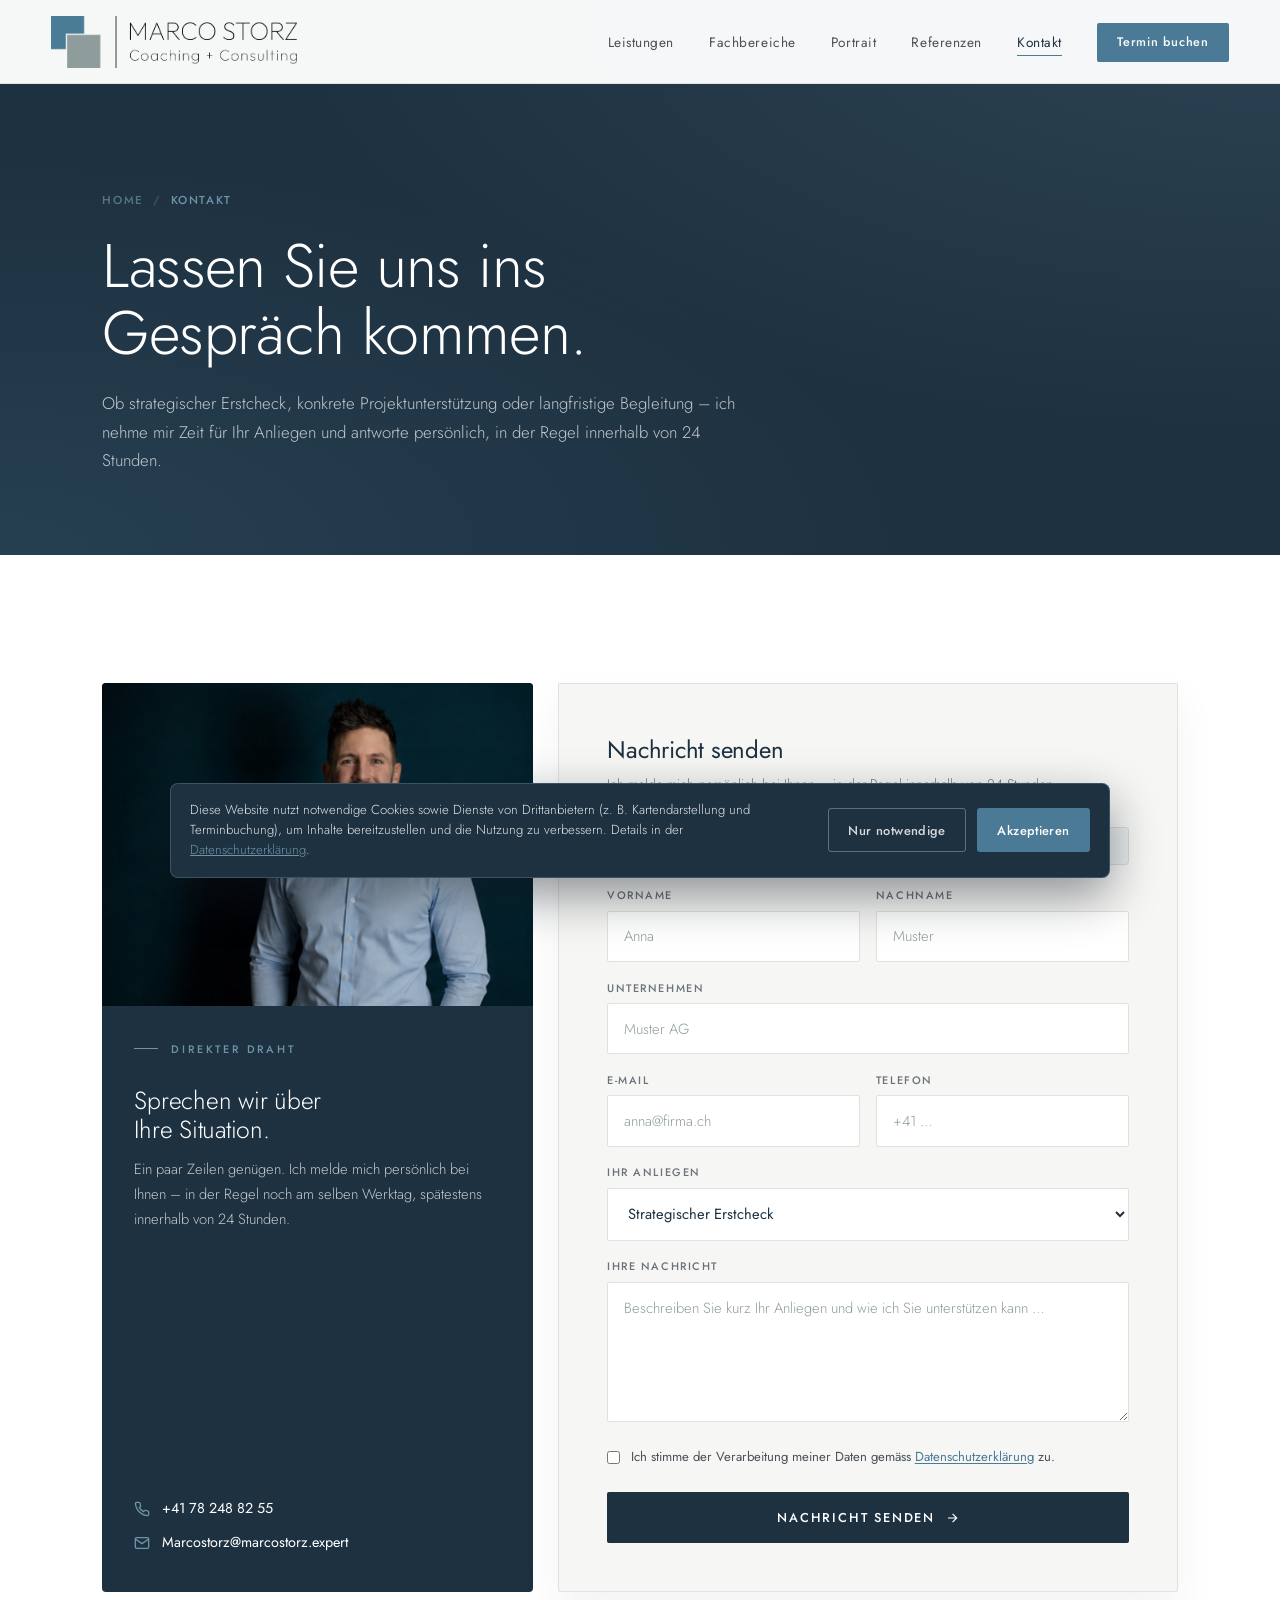
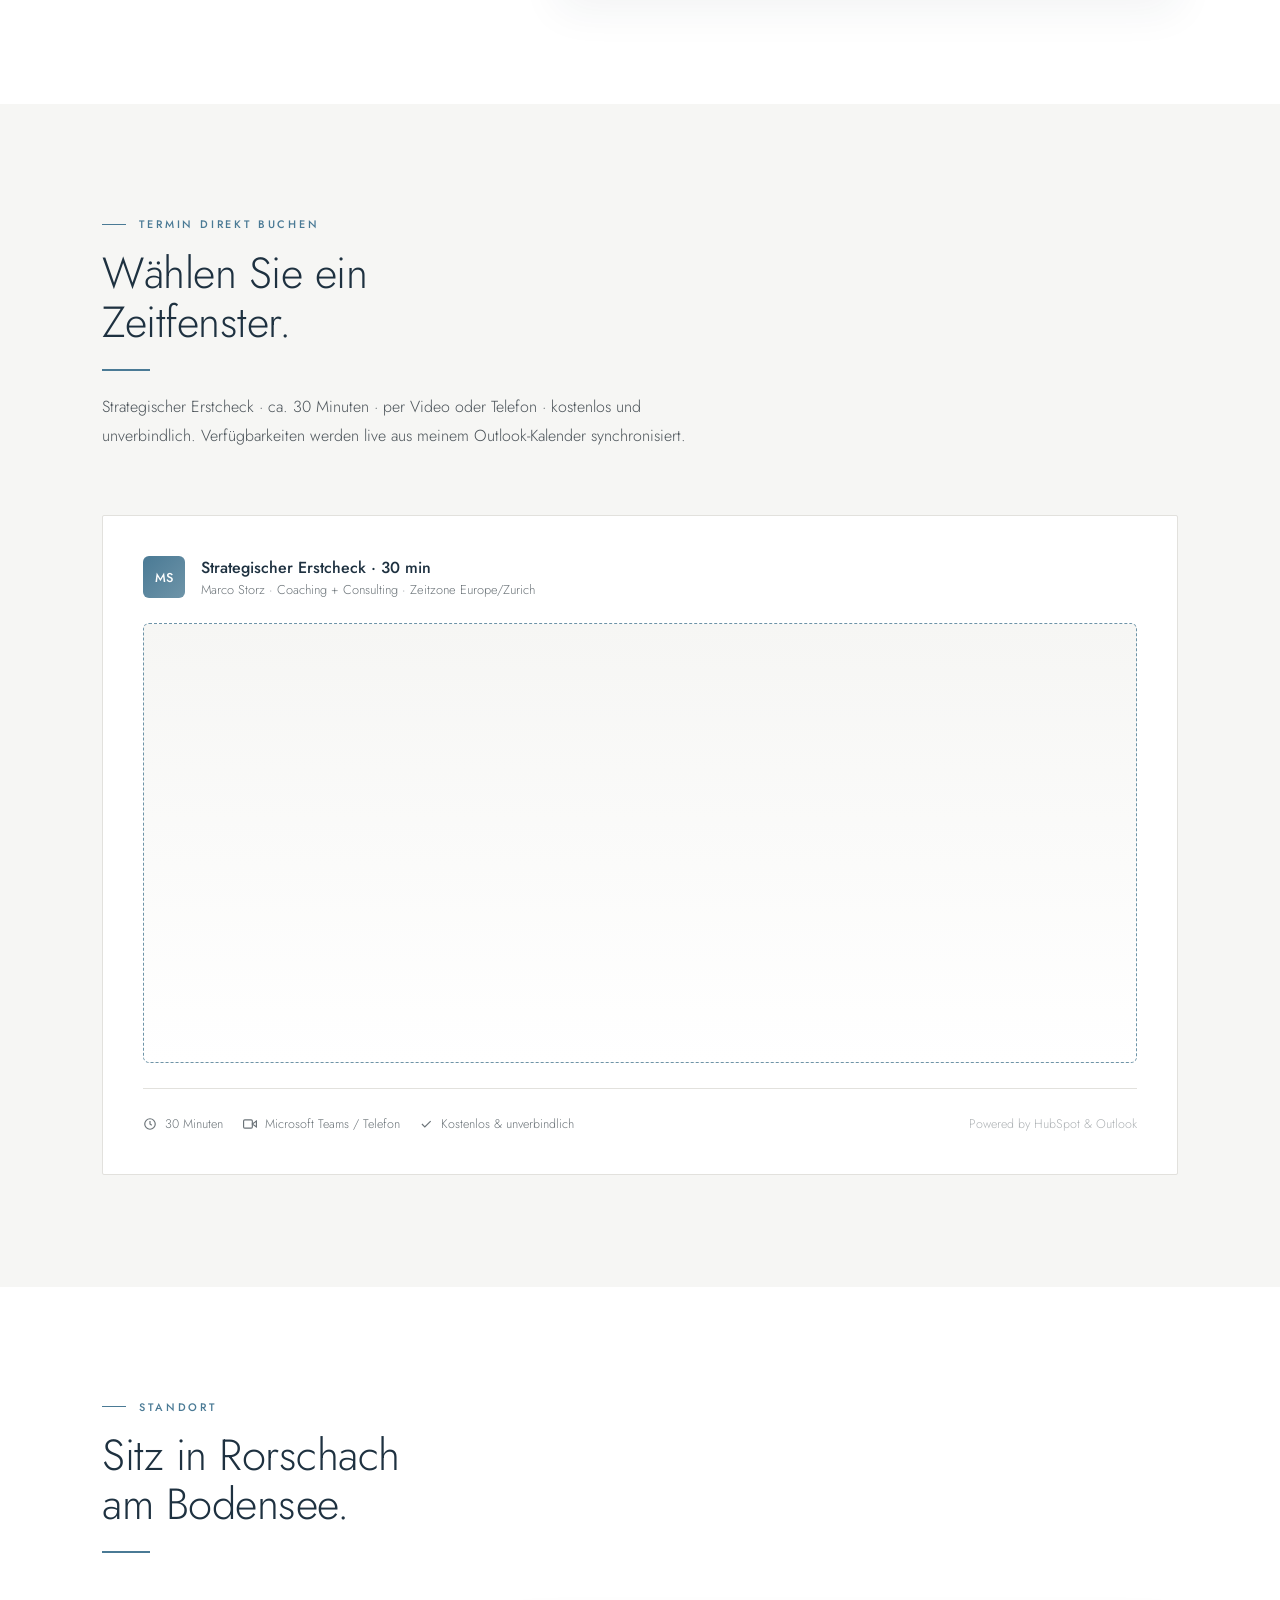
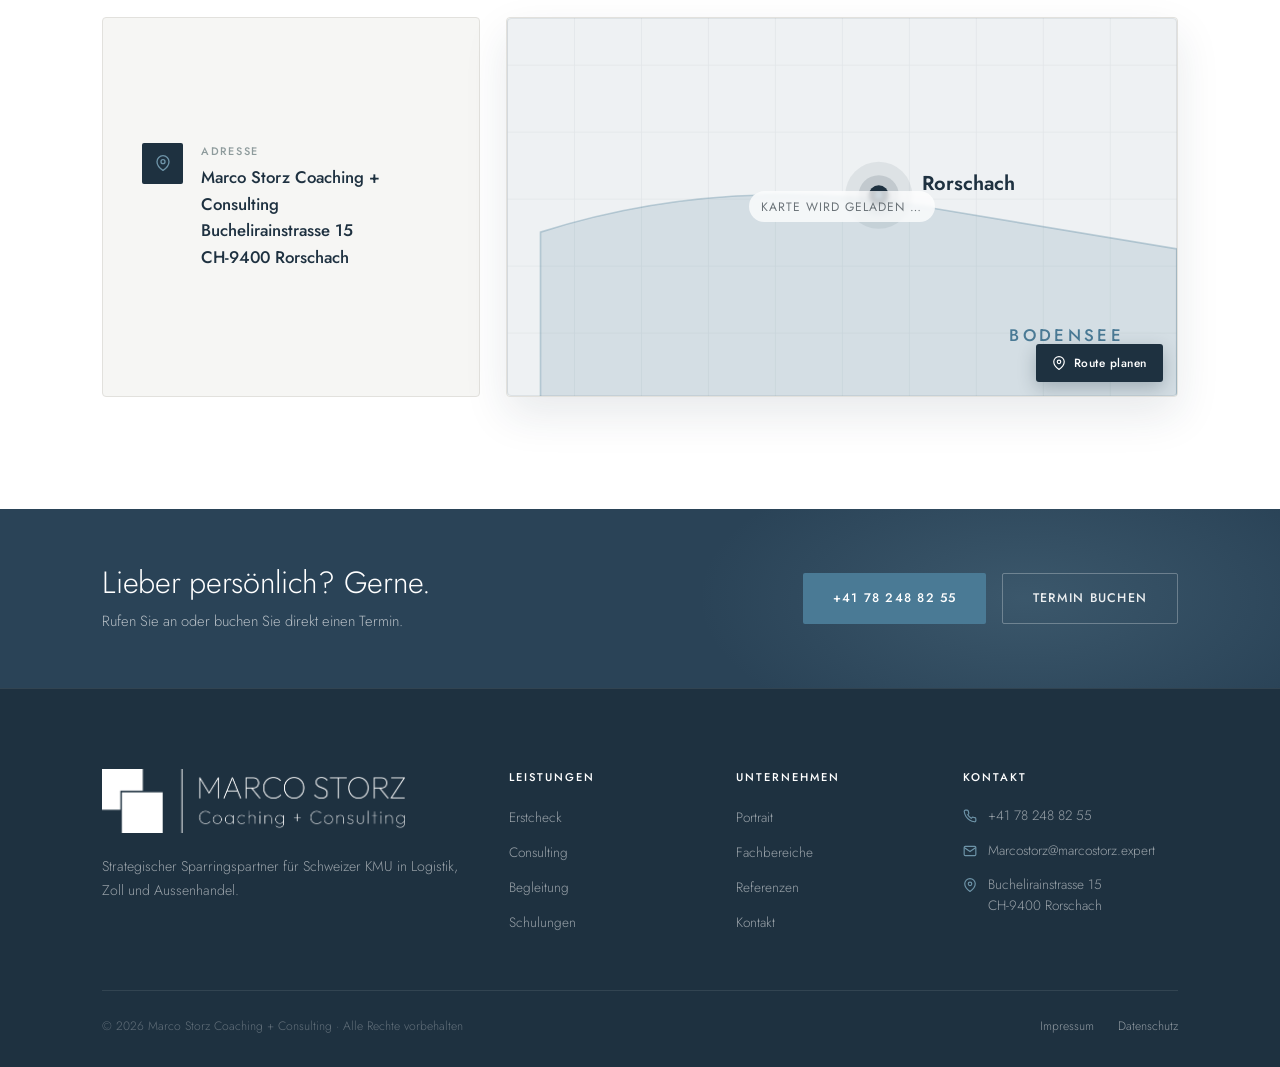
==== commit d3e402eb: "Update kontakt.html" ====
--- a/kontakt.html
+++ b/kontakt.html
@@ -160,12 +160,10 @@
         <div class="booking-sub">Marco Storz · Coaching + Consulting · Zeitzone Europe/Zurich</div>
       </div>
     </div>
-    <div class="embed-slot" id="hubspot-meetings" role="img" aria-label="HubSpot Meetings Buchungskalender – Platzhalter">
-      <svg viewBox="0 0 24 24" fill="none" stroke="currentColor" stroke-width="1.4"><rect x="3" y="4" width="18" height="18" rx="2"/><path d="M16 2v4M8 2v4M3 10h18"/><path d="M8 14l2.5 2.5L16 13" stroke-width="1.6"/></svg>
-      <div class="embed-slot-title">HubSpot&nbsp;Meetings · Buchungskalender</div>
-      <div class="embed-slot-sub">Hier erscheint in WIX der eingebettete HubSpot-Meetings-Kalender – live mit dem Outlook-Kalender synchronisiert. Besucher wählen ein freies Zeitfenster; der Termin landet automatisch im Outlook-Kalender und als Kontakt in HubSpot.</div>
-      <div class="embed-slot-tag">WIX → Einbetten → HTML → HubSpot-Meetings-Code einsetzen</div>
-    </div>
+    <div class="embed-slot" id="hubspot-meetings">
+  <div class="meetings-iframe-container" data-src="https://meetings-eu1.hubspot.com/marco-storz?embed=true"></div>
+  <script type="text/javascript" src="https://static.hsappstatic.net/MeetingsEmbed/ex/MeetingsEmbedCode.js"></script>
+</div>
     <!-- ════ WIX-EMBED · HubSpot Meetings (Outlook-synchronisiert) ════
          In WIX über „Einbetten → HTML / iFrame" einsetzen und DEIN-SLUG ersetzen:
     <div class="meetings-iframe-container" data-src="https://meetings.hubspot.com/DEIN-SLUG?embed=true"></div>
--- a/styles.css
+++ b/styles.css
@@ -673,6 +673,12 @@
 }
 .portrait-story p { margin-bottom: 1.1rem; }
 .portrait-story p strong { color: var(--navy); font-weight: 500; }
+.portrait-story-close {
+  margin-top: 1.6rem; padding-left: 1.3rem;
+  border-left: 2px solid var(--steel);
+  color: var(--navy); font-weight: 400; font-style: italic;
+  font-size: 1.05rem; line-height: 1.6;
+}
 
 .portrait-values {
   display: grid; grid-template-columns: repeat(3, 1fr);
@@ -1252,6 +1258,24 @@
 @media (max-width: 760px){
   html, body { overflow-x: hidden; }
 }
+/* ─────────── HERO · Mobile-Optimierung (Portraitbild + Lesbarkeit) ─────────── */
+@media (max-width: 760px){
+  .hero { height: auto; min-height: 88vh; }
+  .hero-slide { background-position: 64% 12%; }
+  .hero-content { padding: 0 7% 7.5rem; }
+  .hero-label { margin-bottom: 1rem; font-size: .66rem; letter-spacing: .22em; }
+  .hero h1 { font-size: clamp(2.2rem, 11vw, 3.1rem); margin-bottom: 1.1rem; }
+  .hero-h2 { font-size: 1.1rem; margin-bottom: 1rem; }
+  .hero-sub { font-size: .98rem; margin-bottom: 1.6rem; }
+  .hero-btns { gap: .7rem; }
+  .hero-btns .btn { flex: 1 1 auto; justify-content: center; }
+  .hero-note { font-size: .74rem; }
+  .hero-dots { bottom: 6.4rem; }
+}
+@media (max-width: 420px){
+  .hero-slide { background-position: 66% 8%; }
+  .hero h1 { font-size: clamp(2rem, 12vw, 2.7rem); }
+}
 
 
 /* ─────────────────── EMBED PLACEHOLDERS (WIX) ─────────────────── */
@@ -1504,31 +1528,37 @@
 
 
 /* ─────────────────── COOKIE CONSENT ─────────────────── */
+.cookie-consent[hidden] { display: none !important; }
 .cookie-consent {
-  position: fixed; left: 1.4rem; right: 1.4rem; bottom: 1.4rem; z-index: 1400;
-  max-width: 560px; margin-inline: auto;
-  background: var(--navy); color: rgba(255,255,255,.86);
+  position: fixed; left: 1.4rem; right: 1.4rem; bottom: 1.4rem; z-index: 2147483600;
+  max-width: 940px; margin-inline: auto;
+  background: var(--navy); color: rgba(255,255,255,.88);
   border: 1px solid rgba(110,148,168,.35); border-radius: 8px;
   box-shadow: 0 18px 48px rgba(15,25,33,.45);
-  padding: 1.2rem 1.3rem;
-  display: flex; flex-direction: column; gap: 1rem;
-  animation: cookieIn .5s ease;
+  padding: 1rem 1.2rem;
+  display: flex; flex-direction: row; align-items: center; flex-wrap: wrap; gap: 1rem 1.4rem;
+  max-height: calc(100vh - 2.8rem); overflow: auto;
 }
 @keyframes cookieIn { from { opacity:0; transform: translateY(16px);} to { opacity:1; transform:none; } }
-.cookie-text { font-size: .82rem; font-weight: 300; line-height: 1.55; }
+.cookie-text { flex: 1 1 320px; font-size: .82rem; font-weight: 300; line-height: 1.55; }
 .cookie-text a { color: var(--steel-light); text-decoration: underline; }
-.cookie-actions { display: flex; gap: .7rem; justify-content: flex-end; }
+.cookie-actions { flex: 0 0 auto; display: flex; gap: .7rem; justify-content: flex-end; }
 .cookie-btn {
-  font-family: var(--sans); font-size: .76rem; font-weight: 500; letter-spacing: .03em;
-  padding: .6rem 1.1rem; border-radius: 3px; cursor: pointer; border: 1px solid transparent;
+  font-family: var(--sans); font-size: .8rem; font-weight: 500; letter-spacing: .03em;
+  padding: .7rem 1.2rem; min-height: 44px; border-radius: 3px; cursor: pointer; border: 1px solid transparent;
   transition: background .2s, border-color .2s;
 }
-.cookie-essential { background: transparent; color: rgba(255,255,255,.78); border-color: rgba(255,255,255,.25); }
-.cookie-essential:hover { border-color: rgba(255,255,255,.5); }
+.cookie-essential { background: transparent; color: rgba(255,255,255,.82); border-color: rgba(255,255,255,.3); }
+.cookie-essential:hover { border-color: rgba(255,255,255,.6); }
 .cookie-accept { background: var(--steel); color: #fff; }
 .cookie-accept:hover { background: var(--steel-light); }
 @media (max-width: 760px) {
-  .cookie-consent { left: .8rem; right: .8rem; bottom: 4.6rem; }
+  .cookie-consent {
+    left: .6rem; right: .6rem; bottom: calc(54px + .6rem);
+    flex-direction: column; align-items: stretch; gap: .85rem; padding: 1.1rem 1.1rem;
+  }
+  .cookie-actions { width: 100%; gap: .6rem; }
+  .cookie-btn { flex: 1; min-height: 48px; font-size: .85rem; }
 }
 
 
